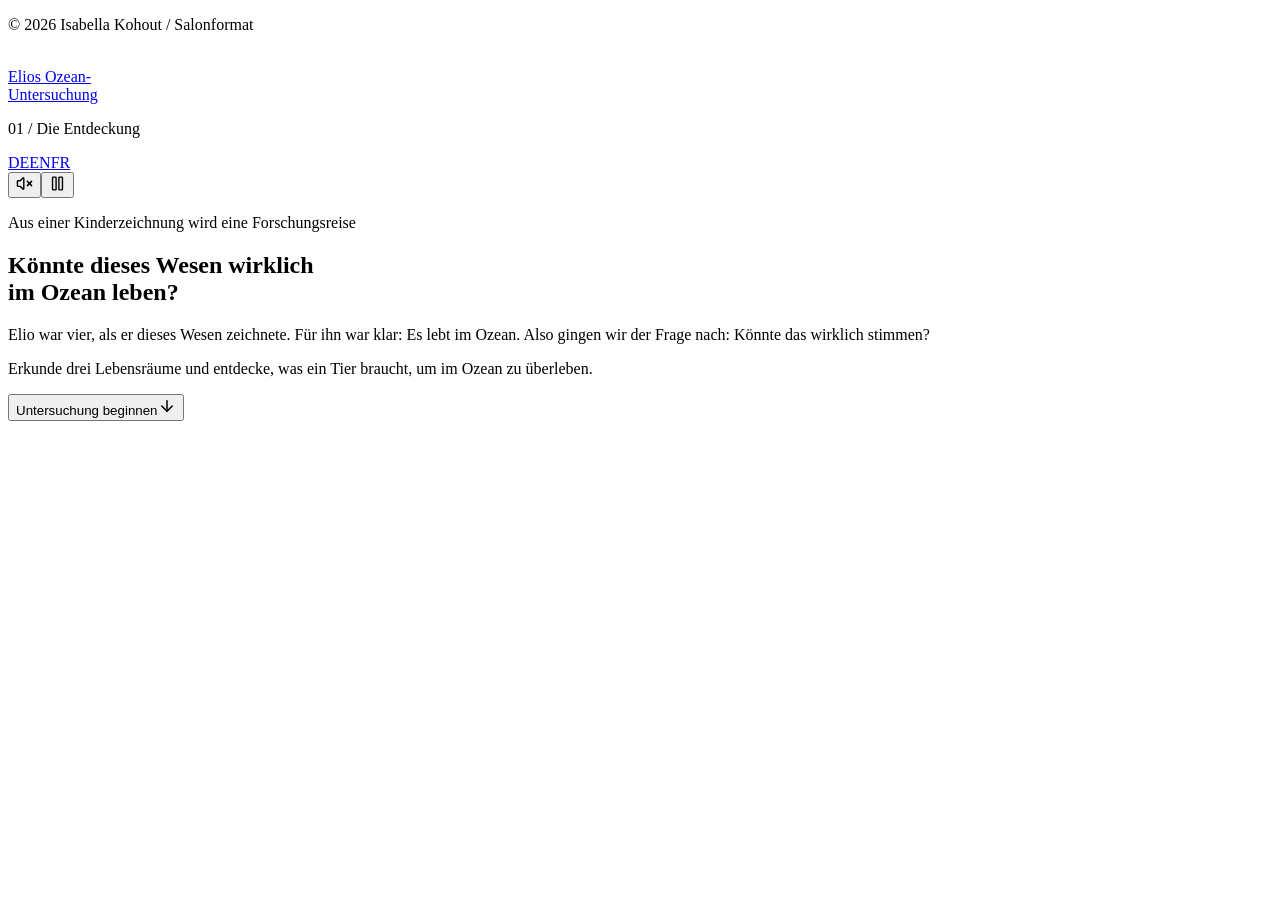
==== de/index.html @ 42db7219 "Add reasoned final conclusion" ====
<!DOCTYPE html><html lang="en"><head><meta charSet="utf-8"/><meta name="viewport" content="width=device-width, initial-scale=1"/><link rel="stylesheet" href="/elios-ocean-investigation/_next/static/css/index.C4k5topN.css" data-rsc-css-href="/elios-ocean-investigation/_next/static/css/index.C4k5topN.css" data-precedence="vite-rsc/importer-resources"/><link rel="modulepreload" fetchPriority="low" href="/elios-ocean-investigation/_next/static/chunks/index-DNbH2ppD.js"/><script src="/elios-ocean-investigation/_next/static/chunks/rolldown-runtime-C60lm6uB.js" type="module" async=""></script><script src="/elios-ocean-investigation/_next/static/chunks/framework-D_rUT4EX.js" type="module" async=""></script><link rel="modulepreload" href="/elios-ocean-investigation/_next/static/chunks/layout-segment-context-B5vVI4EV.js" crossorigin=""/><link rel="modulepreload" href="/elios-ocean-investigation/_next/static/chunks/page-CIblVnel.js" crossorigin=""/><link rel="modulepreload" href="/elios-ocean-investigation/_next/static/chunks/page-Drd3nKUj.js" crossorigin=""/><title>Could This Creature Live in the Ocean?</title><meta name="description" content="Elio was four when he drew this creature. He was certain it lived in the ocean. So we decided to investigate."/><script>Object.assign(((self[Symbol.for("vinext.navigationRuntime")]??={bootstrap:{routeManifest:null},functions:{}}).bootstrap.rsc??={rsc:[]}),{params:{},nav:{"pathname":"/de","searchParams":[]}})</script><link rel="modulepreload" href="/elios-ocean-investigation/_next/static/chunks/index-DNbH2ppD.js" />
<link rel="preload" href="/elios-ocean-investigation/_next/static/_vinext_fonts/josefin-sans-0353fac798a2/josefin-sans-24e312f2.woff2" as="font" type="font/woff2" crossorigin />
<link rel="preload" href="/elios-ocean-investigation/_next/static/_vinext_fonts/della-respira-7c8670de87cb/della-respira-858b4288.woff2" as="font" type="font/woff2" crossorigin />
<style data-vinext-fonts>/* vietnamese */
@font-face {
  font-family: 'Josefin Sans';
  font-style: normal;
  font-weight: 100 700;
  font-display: swap;
  src: url(/elios-ocean-investigation/_next/static/_vinext_fonts/josefin-sans-0353fac798a2/josefin-sans-590cd2c4.woff2) format('woff2');
  unicode-range: U+0102-0103, U+0110-0111, U+0128-0129, U+0168-0169, U+01A0-01A1, U+01AF-01B0, U+0300-0301, U+0303-0304, U+0308-0309, U+0323, U+0329, U+1EA0-1EF9, U+20AB;
}
/* latin-ext */
@font-face {
  font-family: 'Josefin Sans';
  font-style: normal;
  font-weight: 100 700;
  font-display: swap;
  src: url(/elios-ocean-investigation/_next/static/_vinext_fonts/josefin-sans-0353fac798a2/josefin-sans-88411d2f.woff2) format('woff2');
  unicode-range: U+0100-02BA, U+02BD-02C5, U+02C7-02CC, U+02CE-02D7, U+02DD-02FF, U+0304, U+0308, U+0329, U+1D00-1DBF, U+1E00-1E9F, U+1EF2-1EFF, U+2020, U+20A0-20AB, U+20AD-20C0, U+2113, U+2C60-2C7F, U+A720-A7FF;
}
/* latin */
@font-face {
  font-family: 'Josefin Sans';
  font-style: normal;
  font-weight: 100 700;
  font-display: swap;
  src: url(/elios-ocean-investigation/_next/static/_vinext_fonts/josefin-sans-0353fac798a2/josefin-sans-24e312f2.woff2) format('woff2');
  unicode-range: U+0000-00FF, U+0131, U+0152-0153, U+02BB-02BC, U+02C6, U+02DA, U+02DC, U+0304, U+0308, U+0329, U+2000-206F, U+20AC, U+2122, U+2191, U+2193, U+2212, U+2215, U+FEFF, U+FFFD;
}

@font-face {
  font-family: 'Josefin Sans Fallback';
  src: local("Arial");
  ascent-override: 73.32%;
  descent-override: 24.44%;
  line-gap-override: 0.00%;
  size-adjust: 102.29%;
}

.__font_josefin_sans_0m8793e { font-family: 'Josefin Sans', 'Josefin Sans Fallback'; font-style: normal; }

.__variable_josefin_sans_0m8793e { --font-josefin: 'Josefin Sans', 'Josefin Sans Fallback'; }

/* latin */
@font-face {
  font-family: 'Della Respira';
  font-style: normal;
  font-weight: 400;
  font-display: swap;
  src: url(/elios-ocean-investigation/_next/static/_vinext_fonts/della-respira-7c8670de87cb/della-respira-858b4288.woff2) format('woff2');
  unicode-range: U+0000-00FF, U+0131, U+0152-0153, U+02BB-02BC, U+02C6, U+02DA, U+02DC, U+0304, U+0308, U+0329, U+2000-206F, U+20AC, U+2122, U+2191, U+2193, U+2212, U+2215, U+FEFF, U+FFFD;
}

@font-face {
  font-family: 'Della Respira Fallback';
  src: local("Times New Roman");
  ascent-override: 99.13%;
  descent-override: 27.40%;
  line-gap-override: 0.00%;
  size-adjust: 108.17%;
}

.__font_della_respira_10ckjmp { font-family: 'Della Respira', 'Della Respira Fallback'; font-weight: 400; font-style: normal; }

.__variable_della_respira_10ckjmp { --font-della: 'Della Respira', 'Della Respira Fallback'; }
</style>
</head><body class="__variable_josefin_sans_0m8793e __variable_della_respira_10ckjmp antialiased"><main class="experience "><p class="copyright-mark">© 2026 Isabella Kohout / Salonformat</p><section class="ocean-stage" aria-labelledby="hero-title"><div class="collage-layer collage-surface" aria-hidden="true"></div><div class="ocean-image" aria-hidden="true" style="transform:scale(1.08) translate3d(0px, 0px, 0);filter:brightness(1) saturate(1)"></div><div class="water-light" aria-hidden="true" style="opacity:0.52"></div><div class="deep-haze" aria-hidden="true"></div><img class="fauna-layer" src="/elios-ocean-investigation/fauna-background.png" alt="" aria-hidden="true" style="transform:translate3d(0px,0px,0) scale(1.04)"/><img class="fish-layer " src="/elios-ocean-investigation/fish-midground.png" alt="" aria-hidden="true" style="transform:translate3d(0px,0px,0) scale(1)"/><img class="flora-layer" src="/elios-ocean-investigation/flora-foreground.png" alt="" aria-hidden="true" style="transform:translate3d(0px,0px,0) scale(1.07)"/><div class="particles" aria-hidden="true"><i style="left:11%;width:2px;height:2px;animation-delay:0s;animation-duration:9s"></i><i style="left:48%;width:3.4px;height:3.4px;animation-delay:-1.7s;animation-duration:10.55s"></i><i style="left:85%;width:4.8px;height:4.8px;animation-delay:-3.4s;animation-duration:12.1s"></i><i style="left:22%;width:6.199999999999999px;height:6.199999999999999px;animation-delay:-5.1s;animation-duration:13.65s"></i><i style="left:59%;width:7.6px;height:7.6px;animation-delay:-6.8s;animation-duration:15.2s"></i><i style="left:96%;width:2px;height:2px;animation-delay:-8.5s;animation-duration:16.75s"></i><i style="left:33%;width:3.4px;height:3.4px;animation-delay:-10.2s;animation-duration:18.3s"></i><i style="left:70%;width:4.8px;height:4.8px;animation-delay:-11.9s;animation-duration:9s"></i><i style="left:7%;width:6.199999999999999px;height:6.199999999999999px;animation-delay:-13.6s;animation-duration:10.55s"></i><i style="left:44%;width:7.6px;height:7.6px;animation-delay:-1.299999999999999s;animation-duration:12.1s"></i><i style="left:81%;width:2px;height:2px;animation-delay:-3s;animation-duration:13.65s"></i><i style="left:18%;width:3.4px;height:3.4px;animation-delay:-4.699999999999999s;animation-duration:15.2s"></i><i style="left:55%;width:4.8px;height:4.8px;animation-delay:-6.399999999999999s;animation-duration:16.75s"></i><i style="left:92%;width:6.199999999999999px;height:6.199999999999999px;animation-delay:-8.099999999999998s;animation-duration:18.3s"></i><i style="left:29%;width:7.6px;height:7.6px;animation-delay:-9.8s;animation-duration:9s"></i><i style="left:66%;width:2px;height:2px;animation-delay:-11.5s;animation-duration:10.55s"></i><i style="left:3%;width:3.4px;height:3.4px;animation-delay:-13.2s;animation-duration:12.1s"></i><i style="left:40%;width:4.8px;height:4.8px;animation-delay:-0.8999999999999986s;animation-duration:13.65s"></i><i style="left:77%;width:6.199999999999999px;height:6.199999999999999px;animation-delay:-2.599999999999998s;animation-duration:15.2s"></i><i style="left:14%;width:7.6px;height:7.6px;animation-delay:-4.299999999999997s;animation-duration:16.75s"></i><i style="left:51%;width:2px;height:2px;animation-delay:-6s;animation-duration:18.3s"></i><i style="left:88%;width:3.4px;height:3.4px;animation-delay:-7.699999999999996s;animation-duration:9s"></i><i style="left:25%;width:4.8px;height:4.8px;animation-delay:-9.399999999999999s;animation-duration:10.55s"></i><i style="left:62%;width:6.199999999999999px;height:6.199999999999999px;animation-delay:-11.100000000000001s;animation-duration:12.1s"></i><i style="left:99%;width:7.6px;height:7.6px;animation-delay:-12.799999999999997s;animation-duration:13.65s"></i><i style="left:36%;width:2px;height:2px;animation-delay:-0.5s;animation-duration:15.2s"></i><i style="left:73%;width:3.4px;height:3.4px;animation-delay:-2.1999999999999957s;animation-duration:16.75s"></i><i style="left:10%;width:4.8px;height:4.8px;animation-delay:-3.8999999999999986s;animation-duration:18.3s"></i><i style="left:47%;width:6.199999999999999px;height:6.199999999999999px;animation-delay:-5.600000000000001s;animation-duration:9s"></i><i style="left:84%;width:7.6px;height:7.6px;animation-delay:-7.299999999999997s;animation-duration:10.55s"></i><i style="left:21%;width:2px;height:2px;animation-delay:-9s;animation-duration:12.1s"></i><i style="left:58%;width:3.4px;height:3.4px;animation-delay:-10.699999999999996s;animation-duration:13.65s"></i><i style="left:95%;width:4.8px;height:4.8px;animation-delay:-12.399999999999999s;animation-duration:15.2s"></i><i style="left:32%;width:6.199999999999999px;height:6.199999999999999px;animation-delay:-0.10000000000000142s;animation-duration:16.75s"></i><i style="left:69%;width:7.6px;height:7.6px;animation-delay:-1.7999999999999972s;animation-duration:18.3s"></i><i style="left:6%;width:2px;height:2px;animation-delay:-3.5s;animation-duration:9s"></i><i style="left:43%;width:3.4px;height:3.4px;animation-delay:-5.199999999999996s;animation-duration:10.55s"></i><i style="left:80%;width:4.8px;height:4.8px;animation-delay:-6.899999999999999s;animation-duration:12.1s"></i><i style="left:17%;width:6.199999999999999px;height:6.199999999999999px;animation-delay:-8.599999999999994s;animation-duration:13.65s"></i><i style="left:54%;width:7.6px;height:7.6px;animation-delay:-10.299999999999997s;animation-duration:15.2s"></i><i style="left:91%;width:2px;height:2px;animation-delay:-12s;animation-duration:16.75s"></i><i style="left:28%;width:3.4px;height:3.4px;animation-delay:-13.700000000000003s;animation-duration:18.3s"></i><i style="left:65%;width:4.8px;height:4.8px;animation-delay:-1.3999999999999915s;animation-duration:9s"></i><i style="left:2%;width:6.199999999999999px;height:6.199999999999999px;animation-delay:-3.0999999999999943s;animation-duration:10.55s"></i><i style="left:39%;width:7.6px;height:7.6px;animation-delay:-4.799999999999997s;animation-duration:12.1s"></i><i style="left:76%;width:2px;height:2px;animation-delay:-6.5s;animation-duration:13.65s"></i></div><header class="site-header"><a class="wordmark" href="#beginning" aria-label="Elios Ozean-Untersuchung — Anfang"><span class="wordmark-dot"></span><span>Elios Ozean-<br/>Untersuchung</span></a><p class="chapter">01 / <!-- -->Die Entdeckung</p><div class="controls" aria-label="Steuerung"><nav class="language-switcher" aria-label="Language / Sprache / Langue"><a class="active" href="/elios-ocean-investigation/de" aria-current="page">DE</a><a class="" href="/elios-ocean-investigation/en">EN</a><a class="" href="/elios-ocean-investigation/fr">FR</a></nav><button type="button" aria-label="Klang einschalten"><svg xmlns="http://www.w3.org/2000/svg" width="17" height="17" viewBox="0 0 24 24" fill="none" stroke="currentColor" stroke-width="2" stroke-linecap="round" stroke-linejoin="round" class="lucide lucide-volume-x" aria-hidden="true"><path d="M11 4.702a.705.705 0 0 0-1.203-.498L6.413 7.587A1.4 1.4 0 0 1 5.416 8H3a1 1 0 0 0-1 1v6a1 1 0 0 0 1 1h2.416a1.4 1.4 0 0 1 .997.413l3.383 3.384A.705.705 0 0 0 11 19.298z"></path><line x1="22" x2="16" y1="9" y2="15"></line><line x1="16" x2="22" y1="9" y2="15"></line></svg></button><button type="button" aria-label="Animation pausieren"><svg xmlns="http://www.w3.org/2000/svg" width="17" height="17" viewBox="0 0 24 24" fill="none" stroke="currentColor" stroke-width="2" stroke-linecap="round" stroke-linejoin="round" class="lucide lucide-pause" aria-hidden="true"><rect x="14" y="3" width="5" height="18" rx="1"></rect><rect x="5" y="3" width="5" height="18" rx="1"></rect></svg></button></div></header><div id="beginning" class="hero-copy"><p class="eyebrow">Aus einer Kinderzeichnung wird eine Forschungsreise</p><h1 id="hero-title">Könnte dieses Wesen wirklich<br/>im Ozean leben?</h1><p class="lead">Elio war vier, als er dieses Wesen zeichnete. Für ihn war klar: Es lebt im Ozean. Also gingen wir der Frage nach: Könnte das wirklich stimmen?</p><p class="journey-orientation">Erkunde drei Lebensräume und entdecke, was ein Tier braucht, um im Ozean zu überleben.</p></div><button class="descend" type="button"><span>Untersuchung beginnen</span><svg xmlns="http://www.w3.org/2000/svg" width="18" height="18" viewBox="0 0 24 24" fill="none" stroke="currentColor" stroke-width="2" stroke-linecap="round" stroke-linejoin="round" class="lucide lucide-arrow-down" aria-hidden="true"><path d="M12 5v14"></path><path d="m19 12-7 7-7-7"></path></svg></button></section><div class="creature-guide   " style="left:50%;top:49%;transform:translate(-50%,-50%) scale(1) rotate(0deg)"><div class="creature-glow" style="opacity:0.35" aria-hidden="true"></div><img class="creature" src="/elios-ocean-investigation/elios-wesen.png" alt="Elio’s orange-and-blue drawing of an imaginary creature" draggable="false"/><div class="creature-signals" aria-hidden="true"><i></i><i></i><i></i></div></div></main><script type="module" src="/elios-ocean-investigation/_next/static/chunks/index-DNbH2ppD.js" id="_R_" async=""></script><script>((self[Symbol.for("vinext.navigationRuntime")]??={bootstrap:{routeManifest:null},functions:{}}).bootstrap.rsc??={rsc:[]}).rsc.push("2:I[\"8c0f216c4604\",[],\"Children\",1]\n")</script><script>((self[Symbol.for("vinext.navigationRuntime")]??={bootstrap:{routeManifest:null},functions:{}}).bootstrap.rsc??={rsc:[]}).rsc.push("3:I[\"593f344dc510\",[],\"GlobalErrorBoundary\",1]\n")</script><script>((self[Symbol.for("vinext.navigationRuntime")]??={bootstrap:{routeManifest:null},functions:{}}).bootstrap.rsc??={rsc:[]}).rsc.push("4:I[\"0b874ad30386\",[],\"default\",1]\n")</script><script>((self[Symbol.for("vinext.navigationRuntime")]??={bootstrap:{routeManifest:null},functions:{}}).bootstrap.rsc??={rsc:[]}).rsc.push("5:I[\"593f344dc510\",[],\"ErrorBoundary\",1]\n")</script><script>((self[Symbol.for("vinext.navigationRuntime")]??={bootstrap:{routeManifest:null},functions:{}}).bootstrap.rsc??={rsc:[]}).rsc.push("6:I[\"15c18cfaeeff\",[],\"LayoutSegmentProvider\",1]\n")</script><script>((self[Symbol.for("vinext.navigationRuntime")]??={bootstrap:{routeManifest:null},functions:{}}).bootstrap.rsc??={rsc:[]}).rsc.push("7:I[\"8c0f216c4604\",[],\"Slot\",1]\n")</script><script>((self[Symbol.for("vinext.navigationRuntime")]??={bootstrap:{routeManifest:null},functions:{}}).bootstrap.rsc??={rsc:[]}).rsc.push("8:I[\"593f344dc510\",[],\"NotFoundBoundary\",1]\n")</script><script>((self[Symbol.for("vinext.navigationRuntime")]??={bootstrap:{routeManifest:null},functions:{}}).bootstrap.rsc??={rsc:[]}).rsc.push("9:I[\"9276801271d6\",[],\"AppRouterScrollTarget\",1]\n")</script><script>((self[Symbol.for("vinext.navigationRuntime")]??={bootstrap:{routeManifest:null},functions:{}}).bootstrap.rsc??={rsc:[]}).rsc.push("a:I[\"593f344dc510\",[],\"RedirectBoundary\",1]\n")</script><script>((self[Symbol.for("vinext.navigationRuntime")]??={bootstrap:{routeManifest:null},functions:{}}).bootstrap.rsc??={rsc:[]}).rsc.push(":HL[\"/elios-ocean-investigation/_next/static/css/index.C4k5topN.css\",\"style\"     ]\n")</script><script>((self[Symbol.for("vinext.navigationRuntime")]??={bootstrap:{routeManifest:null},functions:{}}).bootstrap.rsc??={rsc:[]}).rsc.push("0:{\"page:/de\":\"$L1\",\"layout:/\":[[[\"$\",\"link\",\"css:/_next/static/css/index.C4k5topN.css\",{\"rel\":\"stylesheet\",\"precedence\":\"vite-rsc/importer-resources\",\"href\":\"/elios-ocean-investigation/_next/static/css/index.C4k5topN.css\",\"data-rsc-css-href\":\"/elios-ocean-investigation/_next/static/css/index.C4k5topN.css\"}],\"$undefined\"],[\"$\",\"html\",null,{\"lang\":\"en\",\"children\":[\"$\",\"body\",null,{\"className\":\"__variable_josefin_sans_0m8793e __variable_della_respira_10ckjmp antialiased\",\"children\":[\"$\",\"$L2\",null,{}]}]}]],\"route:/de\":[[[\"$\",\"meta\",null,{\"charSet\":\"utf-8\"}],[[\"$\",\"title\",\"0\",{\"children\":\"Could This Creature Live in the Ocean?\"}],[\"$\",\"meta\",\"1\",{\"name\":\"description\",\"content\":\"Elio was four when he drew this creature. He was certain it lived in the ocean. So we decided to investigate.\"}]],[[\"$\",\"meta\",\"0\",{\"name\":\"viewport\",\"content\":\"width=device-width, initial-scale=1\"}]]],[\"$\",\"$L3\",null,{\"fallback\":\"$4\",\"children\":[\"$\",\"$L5\",null,{\"fallback\":\"$4\",\"children\":[\"$\",\"$L6\",null,{\"providerId\":\"layout:/\",\"segmentMap\":{\"children\":[\"de\"]},\"children\":[\"$\",\"$L7\",null,{\"id\":\"layout:/\",\"parallelSlots\":\"$undefined\",\"children\":[\"$\",\"$L8\",null,{\"resetKey\":\"de\",\"fallback\":[[\"$\",\"title\",null,{\"children\":\"404: This page could not be found.\"}],[\"$\",\"div\",null,{\"style\":{\"fontFamily\":\"system-ui,\\\"Segoe UI\\\",Roboto,Helvetica,Arial,sans-serif,\\\"Apple Color Emoji\\\",\\\"Segoe UI Emoji\\\"\",\"height\":\"100vh\",\"textAlign\":\"center\",\"display\":\"flex\",\"flexDirection\":\"column\",\"alignItems\":\"center\",\"justifyContent\":\"center\"},\"children\":[\"$\",\"div\",null,{\"children\":[[\"$\",\"style\",null,{\"dangerouslySetInnerHTML\":{\"__html\":\"body{color:#000;background:#fff;margin:0}.next-error-h1{border-right:1px solid rgba(0,0,0,.3)}@media (prefers-color-scheme:dark){body{color:#fff;background:#000}.next-error-h1{border-right:1px solid rgba(255,255,255,.3)}}\"}}],[\"$\",\"h1\",null,{\"className\":\"next-error-h1\",\"style\":{\"display\":\"inline-block\",\"margin\":\"0 20px 0 0\",\"padding\":\"0 23px 0 0\",\"fontSize\":24,\"fontWeight\":500,\"verticalAlign\":\"top\",\"lineHeight\":\"49px\"},\"children\":404}],[\"$\",\"div\",null,{\"style\":{\"display\":\"inline-block\"},\"children\":[\"$\",\"h2\",null,{\"style\":{\"fontSize\":14,\"fontWeight\":400,\"lineHeight\":\"49px\",\"margin\":0},\"children\":\"This page could not be found.\"}]}]]}]}]],\"children\":[\"$\",\"$L9\",null,{\"children\":[\"$\",\"$La\",null,{\"children\":[[\"$\",\"$L6\",null,{\"providerId\":\"page:/de\",\"segmentMap\":{\"children\":[\"__PAGE__\"]},\"children\":[\"$\",\"$L7\",null,{\"id\":\"page:/de\"}]}],null]}]}]}]}]}]}]}],null,null],\"__route\":\"route:/de\",\"__interceptionContext\":null,\"__layoutIds\":[\"layout:/\"],\"__rootLayout\":\"/\",\"__bfcacheSegmentIdentities\":{\"layout:/\":\"[\\\"layout\\\",\\\"layout:/\\\",\\\"root-boundary:/\\\",\\\"\\\"]\",\"page:/de\":\"[\\\"page\\\",\\\"page:/de\\\",\\\"root-boundary:/\\\",\\\"[\\\\\\\"de\\\\\\\"]\\\"]\"},\"__srcPage\":[\"de\",\"page\"],\"__layoutFlags\":{\"layout:/\":\"s\"},\"__artifactCompatibility\":{\"schemaVersion\":1,\"graphVersion\":\"app-route-graph:91799980bfa0692c\",\"deploymentVersion\":\"3a89ea40-049e-4416-bb36-db26fe42992a\",\"appElementsSchemaVersion\":1,\"rscPayloadSchemaVersion\":1,\"rootBoundaryId\":\"/\",\"renderEpoch\":null},\"__dynamicStaleTime\":0}\n")</script><script>((self[Symbol.for("vinext.navigationRuntime")]??={bootstrap:{routeManifest:null},functions:{}}).bootstrap.rsc??={rsc:[]}).rsc.push("b:I[\"c380fe236ba7\",[],\"default\",1]\n")</script><script>((self[Symbol.for("vinext.navigationRuntime")]??={bootstrap:{routeManifest:null},functions:{}}).bootstrap.rsc??={rsc:[]}).rsc.push("1:[\"$\",\"$Lb\",null,{\"params\":\"$@c\",\"searchParams\":\"$@d\"}]\n")</script><script>((self[Symbol.for("vinext.navigationRuntime")]??={bootstrap:{routeManifest:null},functions:{}}).bootstrap.rsc??={rsc:[]}).rsc.push("c:{}\n")</script><script>((self[Symbol.for("vinext.navigationRuntime")]??={bootstrap:{routeManifest:null},functions:{}}).bootstrap.rsc??={rsc:[]}).rsc.push("d:{}\n")</script><script>Object.assign(((self[Symbol.for("vinext.navigationRuntime")]??={bootstrap:{routeManifest:null},functions:{}}).bootstrap.rsc??={rsc:[]}),{"initialCacheKind":"dynamic","dynamicStaleTimeSeconds":0});((self[Symbol.for("vinext.navigationRuntime")]??={bootstrap:{routeManifest:null},functions:{}}).bootstrap.rsc??={rsc:[]}).done=true</script></body></html>
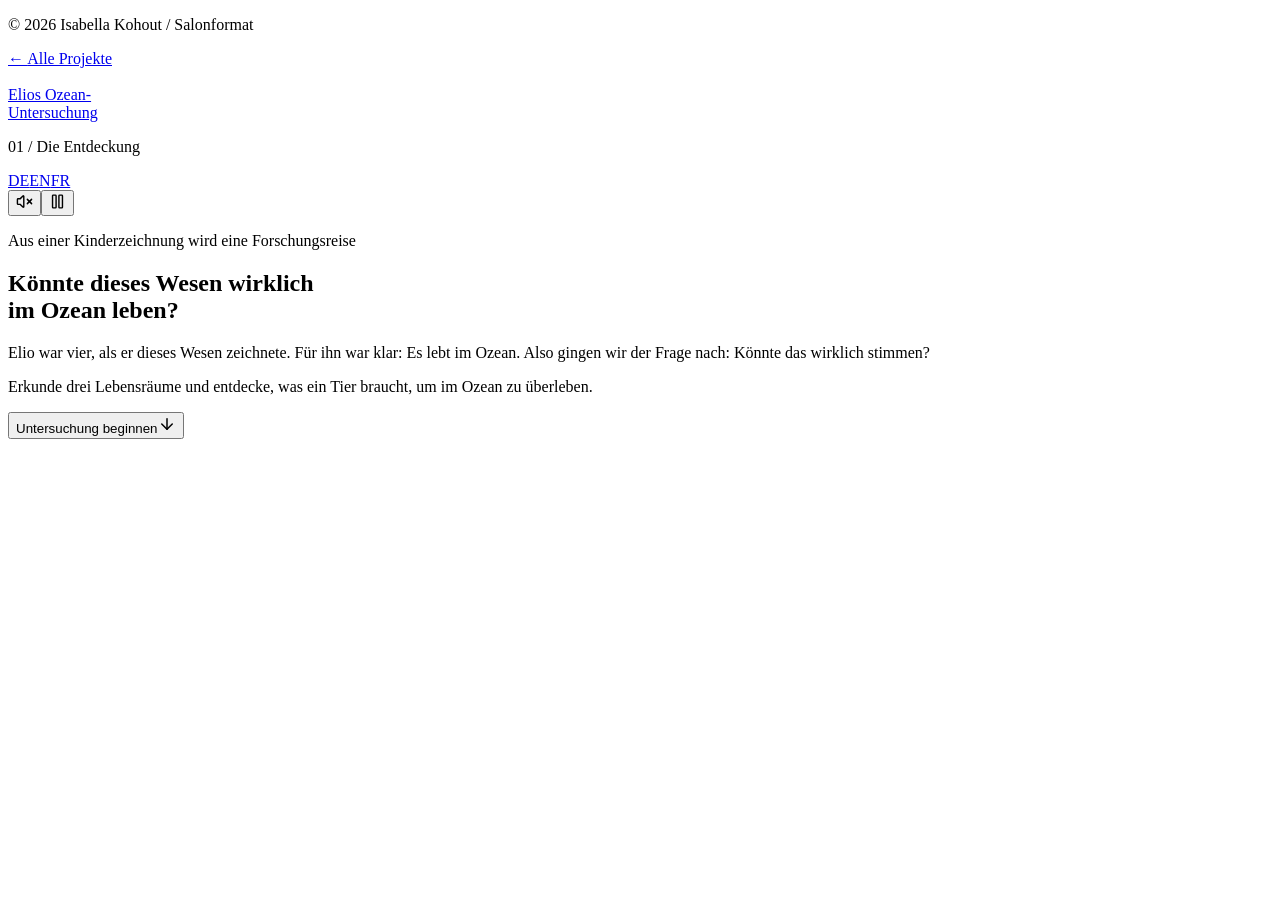
==== commit a2d53492: "Add persistent portfolio navigation" ====
--- a/de/index.html
+++ b/de/index.html
@@ -1,4 +1,4 @@
-<!DOCTYPE html><html lang="en"><head><meta charSet="utf-8"/><meta name="viewport" content="width=device-width, initial-scale=1"/><link rel="stylesheet" href="/elios-ocean-investigation/_next/static/css/index.C4k5topN.css" data-rsc-css-href="/elios-ocean-investigation/_next/static/css/index.C4k5topN.css" data-precedence="vite-rsc/importer-resources"/><link rel="modulepreload" fetchPriority="low" href="/elios-ocean-investigation/_next/static/chunks/index-DNbH2ppD.js"/><script src="/elios-ocean-investigation/_next/static/chunks/rolldown-runtime-C60lm6uB.js" type="module" async=""></script><script src="/elios-ocean-investigation/_next/static/chunks/framework-D_rUT4EX.js" type="module" async=""></script><link rel="modulepreload" href="/elios-ocean-investigation/_next/static/chunks/layout-segment-context-B5vVI4EV.js" crossorigin=""/><link rel="modulepreload" href="/elios-ocean-investigation/_next/static/chunks/page-CIblVnel.js" crossorigin=""/><link rel="modulepreload" href="/elios-ocean-investigation/_next/static/chunks/page-Drd3nKUj.js" crossorigin=""/><title>Could This Creature Live in the Ocean?</title><meta name="description" content="Elio was four when he drew this creature. He was certain it lived in the ocean. So we decided to investigate."/><script>Object.assign(((self[Symbol.for("vinext.navigationRuntime")]??={bootstrap:{routeManifest:null},functions:{}}).bootstrap.rsc??={rsc:[]}),{params:{},nav:{"pathname":"/de","searchParams":[]}})</script><link rel="modulepreload" href="/elios-ocean-investigation/_next/static/chunks/index-DNbH2ppD.js" />
+<!DOCTYPE html><html lang="en"><head><meta charSet="utf-8"/><meta name="viewport" content="width=device-width, initial-scale=1"/><link rel="stylesheet" href="/elios-ocean-investigation/_next/static/css/index.og6SyIz_.css" data-rsc-css-href="/elios-ocean-investigation/_next/static/css/index.og6SyIz_.css" data-precedence="vite-rsc/importer-resources"/><link rel="modulepreload" fetchPriority="low" href="/elios-ocean-investigation/_next/static/chunks/index-_ynfSBqu.js"/><script src="/elios-ocean-investigation/_next/static/chunks/rolldown-runtime-C60lm6uB.js" type="module" async=""></script><script src="/elios-ocean-investigation/_next/static/chunks/framework-D_rUT4EX.js" type="module" async=""></script><link rel="modulepreload" href="/elios-ocean-investigation/_next/static/chunks/layout-segment-context-woOp5SZm.js" crossorigin=""/><link rel="modulepreload" href="/elios-ocean-investigation/_next/static/chunks/page-qj13PgGj.js" crossorigin=""/><link rel="modulepreload" href="/elios-ocean-investigation/_next/static/chunks/page-C5oMoBGK.js" crossorigin=""/><title>Could This Creature Live in the Ocean?</title><meta name="description" content="Elio was four when he drew this creature. He was certain it lived in the ocean. So we decided to investigate."/><script>Object.assign(((self[Symbol.for("vinext.navigationRuntime")]??={bootstrap:{routeManifest:null},functions:{}}).bootstrap.rsc??={rsc:[]}),{params:{},nav:{"pathname":"/de","searchParams":[]}})</script><link rel="modulepreload" href="/elios-ocean-investigation/_next/static/chunks/index-_ynfSBqu.js" />
 <link rel="preload" href="/elios-ocean-investigation/_next/static/_vinext_fonts/josefin-sans-0353fac798a2/josefin-sans-24e312f2.woff2" as="font" type="font/woff2" crossorigin />
 <link rel="preload" href="/elios-ocean-investigation/_next/static/_vinext_fonts/della-respira-7c8670de87cb/della-respira-858b4288.woff2" as="font" type="font/woff2" crossorigin />
 <style data-vinext-fonts>/* vietnamese */
@@ -65,4 +65,4 @@
 
 .__variable_della_respira_10ckjmp { --font-della: 'Della Respira', 'Della Respira Fallback'; }
 </style>
-</head><body class="__variable_josefin_sans_0m8793e __variable_della_respira_10ckjmp antialiased"><main class="experience "><p class="copyright-mark">© 2026 Isabella Kohout / Salonformat</p><section class="ocean-stage" aria-labelledby="hero-title"><div class="collage-layer collage-surface" aria-hidden="true"></div><div class="ocean-image" aria-hidden="true" style="transform:scale(1.08) translate3d(0px, 0px, 0);filter:brightness(1) saturate(1)"></div><div class="water-light" aria-hidden="true" style="opacity:0.52"></div><div class="deep-haze" aria-hidden="true"></div><img class="fauna-layer" src="/elios-ocean-investigation/fauna-background.png" alt="" aria-hidden="true" style="transform:translate3d(0px,0px,0) scale(1.04)"/><img class="fish-layer " src="/elios-ocean-investigation/fish-midground.png" alt="" aria-hidden="true" style="transform:translate3d(0px,0px,0) scale(1)"/><img class="flora-layer" src="/elios-ocean-investigation/flora-foreground.png" alt="" aria-hidden="true" style="transform:translate3d(0px,0px,0) scale(1.07)"/><div class="particles" aria-hidden="true"><i style="left:11%;width:2px;height:2px;animation-delay:0s;animation-duration:9s"></i><i style="left:48%;width:3.4px;height:3.4px;animation-delay:-1.7s;animation-duration:10.55s"></i><i style="left:85%;width:4.8px;height:4.8px;animation-delay:-3.4s;animation-duration:12.1s"></i><i style="left:22%;width:6.199999999999999px;height:6.199999999999999px;animation-delay:-5.1s;animation-duration:13.65s"></i><i style="left:59%;width:7.6px;height:7.6px;animation-delay:-6.8s;animation-duration:15.2s"></i><i style="left:96%;width:2px;height:2px;animation-delay:-8.5s;animation-duration:16.75s"></i><i style="left:33%;width:3.4px;height:3.4px;animation-delay:-10.2s;animation-duration:18.3s"></i><i style="left:70%;width:4.8px;height:4.8px;animation-delay:-11.9s;animation-duration:9s"></i><i style="left:7%;width:6.199999999999999px;height:6.199999999999999px;animation-delay:-13.6s;animation-duration:10.55s"></i><i style="left:44%;width:7.6px;height:7.6px;animation-delay:-1.299999999999999s;animation-duration:12.1s"></i><i style="left:81%;width:2px;height:2px;animation-delay:-3s;animation-duration:13.65s"></i><i style="left:18%;width:3.4px;height:3.4px;animation-delay:-4.699999999999999s;animation-duration:15.2s"></i><i style="left:55%;width:4.8px;height:4.8px;animation-delay:-6.399999999999999s;animation-duration:16.75s"></i><i style="left:92%;width:6.199999999999999px;height:6.199999999999999px;animation-delay:-8.099999999999998s;animation-duration:18.3s"></i><i style="left:29%;width:7.6px;height:7.6px;animation-delay:-9.8s;animation-duration:9s"></i><i style="left:66%;width:2px;height:2px;animation-delay:-11.5s;animation-duration:10.55s"></i><i style="left:3%;width:3.4px;height:3.4px;animation-delay:-13.2s;animation-duration:12.1s"></i><i style="left:40%;width:4.8px;height:4.8px;animation-delay:-0.8999999999999986s;animation-duration:13.65s"></i><i style="left:77%;width:6.199999999999999px;height:6.199999999999999px;animation-delay:-2.599999999999998s;animation-duration:15.2s"></i><i style="left:14%;width:7.6px;height:7.6px;animation-delay:-4.299999999999997s;animation-duration:16.75s"></i><i style="left:51%;width:2px;height:2px;animation-delay:-6s;animation-duration:18.3s"></i><i style="left:88%;width:3.4px;height:3.4px;animation-delay:-7.699999999999996s;animation-duration:9s"></i><i style="left:25%;width:4.8px;height:4.8px;animation-delay:-9.399999999999999s;animation-duration:10.55s"></i><i style="left:62%;width:6.199999999999999px;height:6.199999999999999px;animation-delay:-11.100000000000001s;animation-duration:12.1s"></i><i style="left:99%;width:7.6px;height:7.6px;animation-delay:-12.799999999999997s;animation-duration:13.65s"></i><i style="left:36%;width:2px;height:2px;animation-delay:-0.5s;animation-duration:15.2s"></i><i style="left:73%;width:3.4px;height:3.4px;animation-delay:-2.1999999999999957s;animation-duration:16.75s"></i><i style="left:10%;width:4.8px;height:4.8px;animation-delay:-3.8999999999999986s;animation-duration:18.3s"></i><i style="left:47%;width:6.199999999999999px;height:6.199999999999999px;animation-delay:-5.600000000000001s;animation-duration:9s"></i><i style="left:84%;width:7.6px;height:7.6px;animation-delay:-7.299999999999997s;animation-duration:10.55s"></i><i style="left:21%;width:2px;height:2px;animation-delay:-9s;animation-duration:12.1s"></i><i style="left:58%;width:3.4px;height:3.4px;animation-delay:-10.699999999999996s;animation-duration:13.65s"></i><i style="left:95%;width:4.8px;height:4.8px;animation-delay:-12.399999999999999s;animation-duration:15.2s"></i><i style="left:32%;width:6.199999999999999px;height:6.199999999999999px;animation-delay:-0.10000000000000142s;animation-duration:16.75s"></i><i style="left:69%;width:7.6px;height:7.6px;animation-delay:-1.7999999999999972s;animation-duration:18.3s"></i><i style="left:6%;width:2px;height:2px;animation-delay:-3.5s;animation-duration:9s"></i><i style="left:43%;width:3.4px;height:3.4px;animation-delay:-5.199999999999996s;animation-duration:10.55s"></i><i style="left:80%;width:4.8px;height:4.8px;animation-delay:-6.899999999999999s;animation-duration:12.1s"></i><i style="left:17%;width:6.199999999999999px;height:6.199999999999999px;animation-delay:-8.599999999999994s;animation-duration:13.65s"></i><i style="left:54%;width:7.6px;height:7.6px;animation-delay:-10.299999999999997s;animation-duration:15.2s"></i><i style="left:91%;width:2px;height:2px;animation-delay:-12s;animation-duration:16.75s"></i><i style="left:28%;width:3.4px;height:3.4px;animation-delay:-13.700000000000003s;animation-duration:18.3s"></i><i style="left:65%;width:4.8px;height:4.8px;animation-delay:-1.3999999999999915s;animation-duration:9s"></i><i style="left:2%;width:6.199999999999999px;height:6.199999999999999px;animation-delay:-3.0999999999999943s;animation-duration:10.55s"></i><i style="left:39%;width:7.6px;height:7.6px;animation-delay:-4.799999999999997s;animation-duration:12.1s"></i><i style="left:76%;width:2px;height:2px;animation-delay:-6.5s;animation-duration:13.65s"></i></div><header class="site-header"><a class="wordmark" href="#beginning" aria-label="Elios Ozean-Untersuchung — Anfang"><span class="wordmark-dot"></span><span>Elios Ozean-<br/>Untersuchung</span></a><p class="chapter">01 / <!-- -->Die Entdeckung</p><div class="controls" aria-label="Steuerung"><nav class="language-switcher" aria-label="Language / Sprache / Langue"><a class="active" href="/elios-ocean-investigation/de" aria-current="page">DE</a><a class="" href="/elios-ocean-investigation/en">EN</a><a class="" href="/elios-ocean-investigation/fr">FR</a></nav><button type="button" aria-label="Klang einschalten"><svg xmlns="http://www.w3.org/2000/svg" width="17" height="17" viewBox="0 0 24 24" fill="none" stroke="currentColor" stroke-width="2" stroke-linecap="round" stroke-linejoin="round" class="lucide lucide-volume-x" aria-hidden="true"><path d="M11 4.702a.705.705 0 0 0-1.203-.498L6.413 7.587A1.4 1.4 0 0 1 5.416 8H3a1 1 0 0 0-1 1v6a1 1 0 0 0 1 1h2.416a1.4 1.4 0 0 1 .997.413l3.383 3.384A.705.705 0 0 0 11 19.298z"></path><line x1="22" x2="16" y1="9" y2="15"></line><line x1="16" x2="22" y1="9" y2="15"></line></svg></button><button type="button" aria-label="Animation pausieren"><svg xmlns="http://www.w3.org/2000/svg" width="17" height="17" viewBox="0 0 24 24" fill="none" stroke="currentColor" stroke-width="2" stroke-linecap="round" stroke-linejoin="round" class="lucide lucide-pause" aria-hidden="true"><rect x="14" y="3" width="5" height="18" rx="1"></rect><rect x="5" y="3" width="5" height="18" rx="1"></rect></svg></button></div></header><div id="beginning" class="hero-copy"><p class="eyebrow">Aus einer Kinderzeichnung wird eine Forschungsreise</p><h1 id="hero-title">Könnte dieses Wesen wirklich<br/>im Ozean leben?</h1><p class="lead">Elio war vier, als er dieses Wesen zeichnete. Für ihn war klar: Es lebt im Ozean. Also gingen wir der Frage nach: Könnte das wirklich stimmen?</p><p class="journey-orientation">Erkunde drei Lebensräume und entdecke, was ein Tier braucht, um im Ozean zu überleben.</p></div><button class="descend" type="button"><span>Untersuchung beginnen</span><svg xmlns="http://www.w3.org/2000/svg" width="18" height="18" viewBox="0 0 24 24" fill="none" stroke="currentColor" stroke-width="2" stroke-linecap="round" stroke-linejoin="round" class="lucide lucide-arrow-down" aria-hidden="true"><path d="M12 5v14"></path><path d="m19 12-7 7-7-7"></path></svg></button></section><div class="creature-guide   " style="left:50%;top:49%;transform:translate(-50%,-50%) scale(1) rotate(0deg)"><div class="creature-glow" style="opacity:0.35" aria-hidden="true"></div><img class="creature" src="/elios-ocean-investigation/elios-wesen.png" alt="Elio’s orange-and-blue drawing of an imaginary creature" draggable="false"/><div class="creature-signals" aria-hidden="true"><i></i><i></i><i></i></div></div></main><script type="module" src="/elios-ocean-investigation/_next/static/chunks/index-DNbH2ppD.js" id="_R_" async=""></script><script>((self[Symbol.for("vinext.navigationRuntime")]??={bootstrap:{routeManifest:null},functions:{}}).bootstrap.rsc??={rsc:[]}).rsc.push("2:I[\"8c0f216c4604\",[],\"Children\",1]\n")</script><script>((self[Symbol.for("vinext.navigationRuntime")]??={bootstrap:{routeManifest:null},functions:{}}).bootstrap.rsc??={rsc:[]}).rsc.push("3:I[\"593f344dc510\",[],\"GlobalErrorBoundary\",1]\n")</script><script>((self[Symbol.for("vinext.navigationRuntime")]??={bootstrap:{routeManifest:null},functions:{}}).bootstrap.rsc??={rsc:[]}).rsc.push("4:I[\"0b874ad30386\",[],\"default\",1]\n")</script><script>((self[Symbol.for("vinext.navigationRuntime")]??={bootstrap:{routeManifest:null},functions:{}}).bootstrap.rsc??={rsc:[]}).rsc.push("5:I[\"593f344dc510\",[],\"ErrorBoundary\",1]\n")</script><script>((self[Symbol.for("vinext.navigationRuntime")]??={bootstrap:{routeManifest:null},functions:{}}).bootstrap.rsc??={rsc:[]}).rsc.push("6:I[\"15c18cfaeeff\",[],\"LayoutSegmentProvider\",1]\n")</script><script>((self[Symbol.for("vinext.navigationRuntime")]??={bootstrap:{routeManifest:null},functions:{}}).bootstrap.rsc??={rsc:[]}).rsc.push("7:I[\"8c0f216c4604\",[],\"Slot\",1]\n")</script><script>((self[Symbol.for("vinext.navigationRuntime")]??={bootstrap:{routeManifest:null},functions:{}}).bootstrap.rsc??={rsc:[]}).rsc.push("8:I[\"593f344dc510\",[],\"NotFoundBoundary\",1]\n")</script><script>((self[Symbol.for("vinext.navigationRuntime")]??={bootstrap:{routeManifest:null},functions:{}}).bootstrap.rsc??={rsc:[]}).rsc.push("9:I[\"9276801271d6\",[],\"AppRouterScrollTarget\",1]\n")</script><script>((self[Symbol.for("vinext.navigationRuntime")]??={bootstrap:{routeManifest:null},functions:{}}).bootstrap.rsc??={rsc:[]}).rsc.push("a:I[\"593f344dc510\",[],\"RedirectBoundary\",1]\n")</script><script>((self[Symbol.for("vinext.navigationRuntime")]??={bootstrap:{routeManifest:null},functions:{}}).bootstrap.rsc??={rsc:[]}).rsc.push(":HL[\"/elios-ocean-investigation/_next/static/css/index.C4k5topN.css\",\"style\"     ]\n")</script><script>((self[Symbol.for("vinext.navigationRuntime")]??={bootstrap:{routeManifest:null},functions:{}}).bootstrap.rsc??={rsc:[]}).rsc.push("0:{\"page:/de\":\"$L1\",\"layout:/\":[[[\"$\",\"link\",\"css:/_next/static/css/index.C4k5topN.css\",{\"rel\":\"stylesheet\",\"precedence\":\"vite-rsc/importer-resources\",\"href\":\"/elios-ocean-investigation/_next/static/css/index.C4k5topN.css\",\"data-rsc-css-href\":\"/elios-ocean-investigation/_next/static/css/index.C4k5topN.css\"}],\"$undefined\"],[\"$\",\"html\",null,{\"lang\":\"en\",\"children\":[\"$\",\"body\",null,{\"className\":\"__variable_josefin_sans_0m8793e __variable_della_respira_10ckjmp antialiased\",\"children\":[\"$\",\"$L2\",null,{}]}]}]],\"route:/de\":[[[\"$\",\"meta\",null,{\"charSet\":\"utf-8\"}],[[\"$\",\"title\",\"0\",{\"children\":\"Could This Creature Live in the Ocean?\"}],[\"$\",\"meta\",\"1\",{\"name\":\"description\",\"content\":\"Elio was four when he drew this creature. He was certain it lived in the ocean. So we decided to investigate.\"}]],[[\"$\",\"meta\",\"0\",{\"name\":\"viewport\",\"content\":\"width=device-width, initial-scale=1\"}]]],[\"$\",\"$L3\",null,{\"fallback\":\"$4\",\"children\":[\"$\",\"$L5\",null,{\"fallback\":\"$4\",\"children\":[\"$\",\"$L6\",null,{\"providerId\":\"layout:/\",\"segmentMap\":{\"children\":[\"de\"]},\"children\":[\"$\",\"$L7\",null,{\"id\":\"layout:/\",\"parallelSlots\":\"$undefined\",\"children\":[\"$\",\"$L8\",null,{\"resetKey\":\"de\",\"fallback\":[[\"$\",\"title\",null,{\"children\":\"404: This page could not be found.\"}],[\"$\",\"div\",null,{\"style\":{\"fontFamily\":\"system-ui,\\\"Segoe UI\\\",Roboto,Helvetica,Arial,sans-serif,\\\"Apple Color Emoji\\\",\\\"Segoe UI Emoji\\\"\",\"height\":\"100vh\",\"textAlign\":\"center\",\"display\":\"flex\",\"flexDirection\":\"column\",\"alignItems\":\"center\",\"justifyContent\":\"center\"},\"children\":[\"$\",\"div\",null,{\"children\":[[\"$\",\"style\",null,{\"dangerouslySetInnerHTML\":{\"__html\":\"body{color:#000;background:#fff;margin:0}.next-error-h1{border-right:1px solid rgba(0,0,0,.3)}@media (prefers-color-scheme:dark){body{color:#fff;background:#000}.next-error-h1{border-right:1px solid rgba(255,255,255,.3)}}\"}}],[\"$\",\"h1\",null,{\"className\":\"next-error-h1\",\"style\":{\"display\":\"inline-block\",\"margin\":\"0 20px 0 0\",\"padding\":\"0 23px 0 0\",\"fontSize\":24,\"fontWeight\":500,\"verticalAlign\":\"top\",\"lineHeight\":\"49px\"},\"children\":404}],[\"$\",\"div\",null,{\"style\":{\"display\":\"inline-block\"},\"children\":[\"$\",\"h2\",null,{\"style\":{\"fontSize\":14,\"fontWeight\":400,\"lineHeight\":\"49px\",\"margin\":0},\"children\":\"This page could not be found.\"}]}]]}]}]],\"children\":[\"$\",\"$L9\",null,{\"children\":[\"$\",\"$La\",null,{\"children\":[[\"$\",\"$L6\",null,{\"providerId\":\"page:/de\",\"segmentMap\":{\"children\":[\"__PAGE__\"]},\"children\":[\"$\",\"$L7\",null,{\"id\":\"page:/de\"}]}],null]}]}]}]}]}]}]}],null,null],\"__route\":\"route:/de\",\"__interceptionContext\":null,\"__layoutIds\":[\"layout:/\"],\"__rootLayout\":\"/\",\"__bfcacheSegmentIdentities\":{\"layout:/\":\"[\\\"layout\\\",\\\"layout:/\\\",\\\"root-boundary:/\\\",\\\"\\\"]\",\"page:/de\":\"[\\\"page\\\",\\\"page:/de\\\",\\\"root-boundary:/\\\",\\\"[\\\\\\\"de\\\\\\\"]\\\"]\"},\"__srcPage\":[\"de\",\"page\"],\"__layoutFlags\":{\"layout:/\":\"s\"},\"__artifactCompatibility\":{\"schemaVersion\":1,\"graphVersion\":\"app-route-graph:91799980bfa0692c\",\"deploymentVersion\":\"3a89ea40-049e-4416-bb36-db26fe42992a\",\"appElementsSchemaVersion\":1,\"rscPayloadSchemaVersion\":1,\"rootBoundaryId\":\"/\",\"renderEpoch\":null},\"__dynamicStaleTime\":0}\n")</script><script>((self[Symbol.for("vinext.navigationRuntime")]??={bootstrap:{routeManifest:null},functions:{}}).bootstrap.rsc??={rsc:[]}).rsc.push("b:I[\"c380fe236ba7\",[],\"default\",1]\n")</script><script>((self[Symbol.for("vinext.navigationRuntime")]??={bootstrap:{routeManifest:null},functions:{}}).bootstrap.rsc??={rsc:[]}).rsc.push("1:[\"$\",\"$Lb\",null,{\"params\":\"$@c\",\"searchParams\":\"$@d\"}]\n")</script><script>((self[Symbol.for("vinext.navigationRuntime")]??={bootstrap:{routeManifest:null},functions:{}}).bootstrap.rsc??={rsc:[]}).rsc.push("c:{}\n")</script><script>((self[Symbol.for("vinext.navigationRuntime")]??={bootstrap:{routeManifest:null},functions:{}}).bootstrap.rsc??={rsc:[]}).rsc.push("d:{}\n")</script><script>Object.assign(((self[Symbol.for("vinext.navigationRuntime")]??={bootstrap:{routeManifest:null},functions:{}}).bootstrap.rsc??={rsc:[]}),{"initialCacheKind":"dynamic","dynamicStaleTimeSeconds":0});((self[Symbol.for("vinext.navigationRuntime")]??={bootstrap:{routeManifest:null},functions:{}}).bootstrap.rsc??={rsc:[]}).done=true</script></body></html>+</head><body class="__variable_josefin_sans_0m8793e __variable_della_respira_10ckjmp antialiased"><main class="experience "><p class="copyright-mark">© 2026 Isabella Kohout / Salonformat</p><a class="portfolio-return" href="https://isabellakohout.eu/">← <!-- -->Alle Projekte</a><section class="ocean-stage" aria-labelledby="hero-title"><div class="collage-layer collage-surface" aria-hidden="true"></div><div class="ocean-image" aria-hidden="true" style="transform:scale(1.08) translate3d(0px, 0px, 0);filter:brightness(1) saturate(1)"></div><div class="water-light" aria-hidden="true" style="opacity:0.52"></div><div class="deep-haze" aria-hidden="true"></div><img class="fauna-layer" src="/elios-ocean-investigation/fauna-background.png" alt="" aria-hidden="true" style="transform:translate3d(0px,0px,0) scale(1.04)"/><img class="fish-layer " src="/elios-ocean-investigation/fish-midground.png" alt="" aria-hidden="true" style="transform:translate3d(0px,0px,0) scale(1)"/><img class="flora-layer" src="/elios-ocean-investigation/flora-foreground.png" alt="" aria-hidden="true" style="transform:translate3d(0px,0px,0) scale(1.07)"/><div class="particles" aria-hidden="true"><i style="left:11%;width:2px;height:2px;animation-delay:0s;animation-duration:9s"></i><i style="left:48%;width:3.4px;height:3.4px;animation-delay:-1.7s;animation-duration:10.55s"></i><i style="left:85%;width:4.8px;height:4.8px;animation-delay:-3.4s;animation-duration:12.1s"></i><i style="left:22%;width:6.199999999999999px;height:6.199999999999999px;animation-delay:-5.1s;animation-duration:13.65s"></i><i style="left:59%;width:7.6px;height:7.6px;animation-delay:-6.8s;animation-duration:15.2s"></i><i style="left:96%;width:2px;height:2px;animation-delay:-8.5s;animation-duration:16.75s"></i><i style="left:33%;width:3.4px;height:3.4px;animation-delay:-10.2s;animation-duration:18.3s"></i><i style="left:70%;width:4.8px;height:4.8px;animation-delay:-11.9s;animation-duration:9s"></i><i style="left:7%;width:6.199999999999999px;height:6.199999999999999px;animation-delay:-13.6s;animation-duration:10.55s"></i><i style="left:44%;width:7.6px;height:7.6px;animation-delay:-1.299999999999999s;animation-duration:12.1s"></i><i style="left:81%;width:2px;height:2px;animation-delay:-3s;animation-duration:13.65s"></i><i style="left:18%;width:3.4px;height:3.4px;animation-delay:-4.699999999999999s;animation-duration:15.2s"></i><i style="left:55%;width:4.8px;height:4.8px;animation-delay:-6.399999999999999s;animation-duration:16.75s"></i><i style="left:92%;width:6.199999999999999px;height:6.199999999999999px;animation-delay:-8.099999999999998s;animation-duration:18.3s"></i><i style="left:29%;width:7.6px;height:7.6px;animation-delay:-9.8s;animation-duration:9s"></i><i style="left:66%;width:2px;height:2px;animation-delay:-11.5s;animation-duration:10.55s"></i><i style="left:3%;width:3.4px;height:3.4px;animation-delay:-13.2s;animation-duration:12.1s"></i><i style="left:40%;width:4.8px;height:4.8px;animation-delay:-0.8999999999999986s;animation-duration:13.65s"></i><i style="left:77%;width:6.199999999999999px;height:6.199999999999999px;animation-delay:-2.599999999999998s;animation-duration:15.2s"></i><i style="left:14%;width:7.6px;height:7.6px;animation-delay:-4.299999999999997s;animation-duration:16.75s"></i><i style="left:51%;width:2px;height:2px;animation-delay:-6s;animation-duration:18.3s"></i><i style="left:88%;width:3.4px;height:3.4px;animation-delay:-7.699999999999996s;animation-duration:9s"></i><i style="left:25%;width:4.8px;height:4.8px;animation-delay:-9.399999999999999s;animation-duration:10.55s"></i><i style="left:62%;width:6.199999999999999px;height:6.199999999999999px;animation-delay:-11.100000000000001s;animation-duration:12.1s"></i><i style="left:99%;width:7.6px;height:7.6px;animation-delay:-12.799999999999997s;animation-duration:13.65s"></i><i style="left:36%;width:2px;height:2px;animation-delay:-0.5s;animation-duration:15.2s"></i><i style="left:73%;width:3.4px;height:3.4px;animation-delay:-2.1999999999999957s;animation-duration:16.75s"></i><i style="left:10%;width:4.8px;height:4.8px;animation-delay:-3.8999999999999986s;animation-duration:18.3s"></i><i style="left:47%;width:6.199999999999999px;height:6.199999999999999px;animation-delay:-5.600000000000001s;animation-duration:9s"></i><i style="left:84%;width:7.6px;height:7.6px;animation-delay:-7.299999999999997s;animation-duration:10.55s"></i><i style="left:21%;width:2px;height:2px;animation-delay:-9s;animation-duration:12.1s"></i><i style="left:58%;width:3.4px;height:3.4px;animation-delay:-10.699999999999996s;animation-duration:13.65s"></i><i style="left:95%;width:4.8px;height:4.8px;animation-delay:-12.399999999999999s;animation-duration:15.2s"></i><i style="left:32%;width:6.199999999999999px;height:6.199999999999999px;animation-delay:-0.10000000000000142s;animation-duration:16.75s"></i><i style="left:69%;width:7.6px;height:7.6px;animation-delay:-1.7999999999999972s;animation-duration:18.3s"></i><i style="left:6%;width:2px;height:2px;animation-delay:-3.5s;animation-duration:9s"></i><i style="left:43%;width:3.4px;height:3.4px;animation-delay:-5.199999999999996s;animation-duration:10.55s"></i><i style="left:80%;width:4.8px;height:4.8px;animation-delay:-6.899999999999999s;animation-duration:12.1s"></i><i style="left:17%;width:6.199999999999999px;height:6.199999999999999px;animation-delay:-8.599999999999994s;animation-duration:13.65s"></i><i style="left:54%;width:7.6px;height:7.6px;animation-delay:-10.299999999999997s;animation-duration:15.2s"></i><i style="left:91%;width:2px;height:2px;animation-delay:-12s;animation-duration:16.75s"></i><i style="left:28%;width:3.4px;height:3.4px;animation-delay:-13.700000000000003s;animation-duration:18.3s"></i><i style="left:65%;width:4.8px;height:4.8px;animation-delay:-1.3999999999999915s;animation-duration:9s"></i><i style="left:2%;width:6.199999999999999px;height:6.199999999999999px;animation-delay:-3.0999999999999943s;animation-duration:10.55s"></i><i style="left:39%;width:7.6px;height:7.6px;animation-delay:-4.799999999999997s;animation-duration:12.1s"></i><i style="left:76%;width:2px;height:2px;animation-delay:-6.5s;animation-duration:13.65s"></i></div><header class="site-header"><a class="wordmark" href="#beginning" aria-label="Elios Ozean-Untersuchung — Anfang"><span class="wordmark-dot"></span><span>Elios Ozean-<br/>Untersuchung</span></a><p class="chapter">01 / <!-- -->Die Entdeckung</p><div class="controls" aria-label="Steuerung"><nav class="language-switcher" aria-label="Language / Sprache / Langue"><a class="active" href="/elios-ocean-investigation/de" aria-current="page">DE</a><a class="" href="/elios-ocean-investigation/en">EN</a><a class="" href="/elios-ocean-investigation/fr">FR</a></nav><button type="button" aria-label="Klang einschalten"><svg xmlns="http://www.w3.org/2000/svg" width="17" height="17" viewBox="0 0 24 24" fill="none" stroke="currentColor" stroke-width="2" stroke-linecap="round" stroke-linejoin="round" class="lucide lucide-volume-x" aria-hidden="true"><path d="M11 4.702a.705.705 0 0 0-1.203-.498L6.413 7.587A1.4 1.4 0 0 1 5.416 8H3a1 1 0 0 0-1 1v6a1 1 0 0 0 1 1h2.416a1.4 1.4 0 0 1 .997.413l3.383 3.384A.705.705 0 0 0 11 19.298z"></path><line x1="22" x2="16" y1="9" y2="15"></line><line x1="16" x2="22" y1="9" y2="15"></line></svg></button><button type="button" aria-label="Animation pausieren"><svg xmlns="http://www.w3.org/2000/svg" width="17" height="17" viewBox="0 0 24 24" fill="none" stroke="currentColor" stroke-width="2" stroke-linecap="round" stroke-linejoin="round" class="lucide lucide-pause" aria-hidden="true"><rect x="14" y="3" width="5" height="18" rx="1"></rect><rect x="5" y="3" width="5" height="18" rx="1"></rect></svg></button></div></header><div id="beginning" class="hero-copy"><p class="eyebrow">Aus einer Kinderzeichnung wird eine Forschungsreise</p><h1 id="hero-title">Könnte dieses Wesen wirklich<br/>im Ozean leben?</h1><p class="lead">Elio war vier, als er dieses Wesen zeichnete. Für ihn war klar: Es lebt im Ozean. Also gingen wir der Frage nach: Könnte das wirklich stimmen?</p><p class="journey-orientation">Erkunde drei Lebensräume und entdecke, was ein Tier braucht, um im Ozean zu überleben.</p></div><button class="descend" type="button"><span>Untersuchung beginnen</span><svg xmlns="http://www.w3.org/2000/svg" width="18" height="18" viewBox="0 0 24 24" fill="none" stroke="currentColor" stroke-width="2" stroke-linecap="round" stroke-linejoin="round" class="lucide lucide-arrow-down" aria-hidden="true"><path d="M12 5v14"></path><path d="m19 12-7 7-7-7"></path></svg></button></section><div class="creature-guide   " style="left:50%;top:49%;transform:translate(-50%,-50%) scale(1) rotate(0deg)"><div class="creature-glow" style="opacity:0.35" aria-hidden="true"></div><img class="creature" src="/elios-ocean-investigation/elios-wesen.png" alt="Elio’s orange-and-blue drawing of an imaginary creature" draggable="false"/><div class="creature-signals" aria-hidden="true"><i></i><i></i><i></i></div></div></main><script type="module" src="/elios-ocean-investigation/_next/static/chunks/index-_ynfSBqu.js" id="_R_" async=""></script><script>((self[Symbol.for("vinext.navigationRuntime")]??={bootstrap:{routeManifest:null},functions:{}}).bootstrap.rsc??={rsc:[]}).rsc.push("2:I[\"8c0f216c4604\",[],\"Children\",1]\n")</script><script>((self[Symbol.for("vinext.navigationRuntime")]??={bootstrap:{routeManifest:null},functions:{}}).bootstrap.rsc??={rsc:[]}).rsc.push("3:I[\"593f344dc510\",[],\"GlobalErrorBoundary\",1]\n")</script><script>((self[Symbol.for("vinext.navigationRuntime")]??={bootstrap:{routeManifest:null},functions:{}}).bootstrap.rsc??={rsc:[]}).rsc.push("4:I[\"0b874ad30386\",[],\"default\",1]\n")</script><script>((self[Symbol.for("vinext.navigationRuntime")]??={bootstrap:{routeManifest:null},functions:{}}).bootstrap.rsc??={rsc:[]}).rsc.push("5:I[\"593f344dc510\",[],\"ErrorBoundary\",1]\n")</script><script>((self[Symbol.for("vinext.navigationRuntime")]??={bootstrap:{routeManifest:null},functions:{}}).bootstrap.rsc??={rsc:[]}).rsc.push("6:I[\"15c18cfaeeff\",[],\"LayoutSegmentProvider\",1]\n")</script><script>((self[Symbol.for("vinext.navigationRuntime")]??={bootstrap:{routeManifest:null},functions:{}}).bootstrap.rsc??={rsc:[]}).rsc.push("7:I[\"8c0f216c4604\",[],\"Slot\",1]\n")</script><script>((self[Symbol.for("vinext.navigationRuntime")]??={bootstrap:{routeManifest:null},functions:{}}).bootstrap.rsc??={rsc:[]}).rsc.push("8:I[\"593f344dc510\",[],\"NotFoundBoundary\",1]\n")</script><script>((self[Symbol.for("vinext.navigationRuntime")]??={bootstrap:{routeManifest:null},functions:{}}).bootstrap.rsc??={rsc:[]}).rsc.push("9:I[\"9276801271d6\",[],\"AppRouterScrollTarget\",1]\n")</script><script>((self[Symbol.for("vinext.navigationRuntime")]??={bootstrap:{routeManifest:null},functions:{}}).bootstrap.rsc??={rsc:[]}).rsc.push("a:I[\"593f344dc510\",[],\"RedirectBoundary\",1]\n")</script><script>((self[Symbol.for("vinext.navigationRuntime")]??={bootstrap:{routeManifest:null},functions:{}}).bootstrap.rsc??={rsc:[]}).rsc.push(":HL[\"/elios-ocean-investigation/_next/static/css/index.og6SyIz_.css\",\"style\"     ]\n")</script><script>((self[Symbol.for("vinext.navigationRuntime")]??={bootstrap:{routeManifest:null},functions:{}}).bootstrap.rsc??={rsc:[]}).rsc.push("0:{\"page:/de\":\"$L1\",\"layout:/\":[[[\"$\",\"link\",\"css:/_next/static/css/index.og6SyIz_.css\",{\"rel\":\"stylesheet\",\"precedence\":\"vite-rsc/importer-resources\",\"href\":\"/elios-ocean-investigation/_next/static/css/index.og6SyIz_.css\",\"data-rsc-css-href\":\"/elios-ocean-investigation/_next/static/css/index.og6SyIz_.css\"}],\"$undefined\"],[\"$\",\"html\",null,{\"lang\":\"en\",\"children\":[\"$\",\"body\",null,{\"className\":\"__variable_josefin_sans_0m8793e __variable_della_respira_10ckjmp antialiased\",\"children\":[\"$\",\"$L2\",null,{}]}]}]],\"route:/de\":[[[\"$\",\"meta\",null,{\"charSet\":\"utf-8\"}],[[\"$\",\"title\",\"0\",{\"children\":\"Could This Creature Live in the Ocean?\"}],[\"$\",\"meta\",\"1\",{\"name\":\"description\",\"content\":\"Elio was four when he drew this creature. He was certain it lived in the ocean. So we decided to investigate.\"}]],[[\"$\",\"meta\",\"0\",{\"name\":\"viewport\",\"content\":\"width=device-width, initial-scale=1\"}]]],[\"$\",\"$L3\",null,{\"fallback\":\"$4\",\"children\":[\"$\",\"$L5\",null,{\"fallback\":\"$4\",\"children\":[\"$\",\"$L6\",null,{\"providerId\":\"layout:/\",\"segmentMap\":{\"children\":[\"de\"]},\"children\":[\"$\",\"$L7\",null,{\"id\":\"layout:/\",\"parallelSlots\":\"$undefined\",\"children\":[\"$\",\"$L8\",null,{\"resetKey\":\"de\",\"fallback\":[[\"$\",\"title\",null,{\"children\":\"404: This page could not be found.\"}],[\"$\",\"div\",null,{\"style\":{\"fontFamily\":\"system-ui,\\\"Segoe UI\\\",Roboto,Helvetica,Arial,sans-serif,\\\"Apple Color Emoji\\\",\\\"Segoe UI Emoji\\\"\",\"height\":\"100vh\",\"textAlign\":\"center\",\"display\":\"flex\",\"flexDirection\":\"column\",\"alignItems\":\"center\",\"justifyContent\":\"center\"},\"children\":[\"$\",\"div\",null,{\"children\":[[\"$\",\"style\",null,{\"dangerouslySetInnerHTML\":{\"__html\":\"body{color:#000;background:#fff;margin:0}.next-error-h1{border-right:1px solid rgba(0,0,0,.3)}@media (prefers-color-scheme:dark){body{color:#fff;background:#000}.next-error-h1{border-right:1px solid rgba(255,255,255,.3)}}\"}}],[\"$\",\"h1\",null,{\"className\":\"next-error-h1\",\"style\":{\"display\":\"inline-block\",\"margin\":\"0 20px 0 0\",\"padding\":\"0 23px 0 0\",\"fontSize\":24,\"fontWeight\":500,\"verticalAlign\":\"top\",\"lineHeight\":\"49px\"},\"children\":404}],[\"$\",\"div\",null,{\"style\":{\"display\":\"inline-block\"},\"children\":[\"$\",\"h2\",null,{\"style\":{\"fontSize\":14,\"fontWeight\":400,\"lineHeight\":\"49px\",\"margin\":0},\"children\":\"This page could not be found.\"}]}]]}]}]],\"children\":[\"$\",\"$L9\",null,{\"children\":[\"$\",\"$La\",null,{\"children\":[[\"$\",\"$L6\",null,{\"providerId\":\"page:/de\",\"segmentMap\":{\"children\":[\"__PAGE__\"]},\"children\":[\"$\",\"$L7\",null,{\"id\":\"page:/de\"}]}],null]}]}]}]}]}]}]}],null,null],\"__route\":\"route:/de\",\"__interceptionContext\":null,\"__layoutIds\":[\"layout:/\"],\"__rootLayout\":\"/\",\"__bfcacheSegmentIdentities\":{\"layout:/\":\"[\\\"layout\\\",\\\"layout:/\\\",\\\"root-boundary:/\\\",\\\"\\\"]\",\"page:/de\":\"[\\\"page\\\",\\\"page:/de\\\",\\\"root-boundary:/\\\",\\\"[\\\\\\\"de\\\\\\\"]\\\"]\"},\"__srcPage\":[\"de\",\"page\"],\"__layoutFlags\":{\"layout:/\":\"s\"},\"__artifactCompatibility\":{\"schemaVersion\":1,\"graphVersion\":\"app-route-graph:91799980bfa0692c\",\"deploymentVersion\":\"07b772d3-024a-404f-8cac-6d1b38c97ae3\",\"appElementsSchemaVersion\":1,\"rscPayloadSchemaVersion\":1,\"rootBoundaryId\":\"/\",\"renderEpoch\":null},\"__dynamicStaleTime\":0}\n")</script><script>((self[Symbol.for("vinext.navigationRuntime")]??={bootstrap:{routeManifest:null},functions:{}}).bootstrap.rsc??={rsc:[]}).rsc.push("b:I[\"c380fe236ba7\",[],\"default\",1]\n")</script><script>((self[Symbol.for("vinext.navigationRuntime")]??={bootstrap:{routeManifest:null},functions:{}}).bootstrap.rsc??={rsc:[]}).rsc.push("1:[\"$\",\"$Lb\",null,{\"params\":\"$@c\",\"searchParams\":\"$@d\"}]\n")</script><script>((self[Symbol.for("vinext.navigationRuntime")]??={bootstrap:{routeManifest:null},functions:{}}).bootstrap.rsc??={rsc:[]}).rsc.push("c:{}\n")</script><script>((self[Symbol.for("vinext.navigationRuntime")]??={bootstrap:{routeManifest:null},functions:{}}).bootstrap.rsc??={rsc:[]}).rsc.push("d:{}\n")</script><script>Object.assign(((self[Symbol.for("vinext.navigationRuntime")]??={bootstrap:{routeManifest:null},functions:{}}).bootstrap.rsc??={rsc:[]}),{"initialCacheKind":"dynamic","dynamicStaleTimeSeconds":0});((self[Symbol.for("vinext.navigationRuntime")]??={bootstrap:{routeManifest:null},functions:{}}).bootstrap.rsc??={rsc:[]}).done=true</script></body></html>
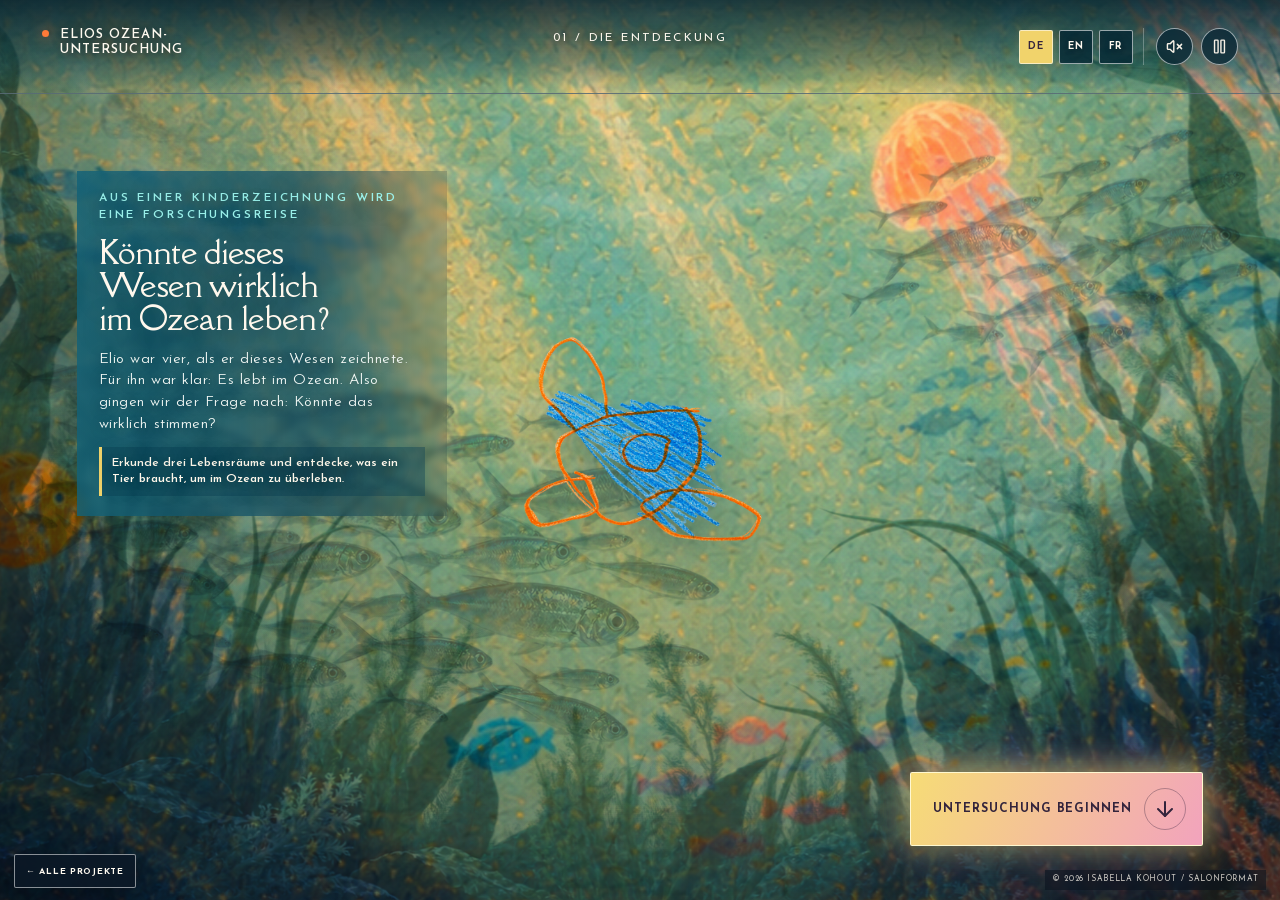
==== commit 2f568653: "Fix asset paths for ocean.salonformat.com" ====
--- a/de/index.html
+++ b/de/index.html
@@ -1,13 +1,13 @@
-<!DOCTYPE html><html lang="en"><head><meta charSet="utf-8"/><meta name="viewport" content="width=device-width, initial-scale=1"/><link rel="stylesheet" href="/elios-ocean-investigation/_next/static/css/index.og6SyIz_.css" data-rsc-css-href="/elios-ocean-investigation/_next/static/css/index.og6SyIz_.css" data-precedence="vite-rsc/importer-resources"/><link rel="modulepreload" fetchPriority="low" href="/elios-ocean-investigation/_next/static/chunks/index-_ynfSBqu.js"/><script src="/elios-ocean-investigation/_next/static/chunks/rolldown-runtime-C60lm6uB.js" type="module" async=""></script><script src="/elios-ocean-investigation/_next/static/chunks/framework-D_rUT4EX.js" type="module" async=""></script><link rel="modulepreload" href="/elios-ocean-investigation/_next/static/chunks/layout-segment-context-woOp5SZm.js" crossorigin=""/><link rel="modulepreload" href="/elios-ocean-investigation/_next/static/chunks/page-qj13PgGj.js" crossorigin=""/><link rel="modulepreload" href="/elios-ocean-investigation/_next/static/chunks/page-C5oMoBGK.js" crossorigin=""/><title>Could This Creature Live in the Ocean?</title><meta name="description" content="Elio was four when he drew this creature. He was certain it lived in the ocean. So we decided to investigate."/><script>Object.assign(((self[Symbol.for("vinext.navigationRuntime")]??={bootstrap:{routeManifest:null},functions:{}}).bootstrap.rsc??={rsc:[]}),{params:{},nav:{"pathname":"/de","searchParams":[]}})</script><link rel="modulepreload" href="/elios-ocean-investigation/_next/static/chunks/index-_ynfSBqu.js" />
-<link rel="preload" href="/elios-ocean-investigation/_next/static/_vinext_fonts/josefin-sans-0353fac798a2/josefin-sans-24e312f2.woff2" as="font" type="font/woff2" crossorigin />
-<link rel="preload" href="/elios-ocean-investigation/_next/static/_vinext_fonts/della-respira-7c8670de87cb/della-respira-858b4288.woff2" as="font" type="font/woff2" crossorigin />
+<!DOCTYPE html><html lang="en"><head><meta charSet="utf-8"/><meta name="viewport" content="width=device-width, initial-scale=1"/><link rel="stylesheet" href="/_next/static/css/index.og6SyIz_.css" data-rsc-css-href="/_next/static/css/index.og6SyIz_.css" data-precedence="vite-rsc/importer-resources"/><link rel="modulepreload" fetchPriority="low" href="/_next/static/chunks/index-MC_VKlO_.js"/><script src="/_next/static/chunks/rolldown-runtime-C60lm6uB.js" type="module" async=""></script><script src="/_next/static/chunks/framework-D_rUT4EX.js" type="module" async=""></script><link rel="modulepreload" href="/_next/static/chunks/layout-segment-context-BbwlB3qD.js" crossorigin=""/><link rel="modulepreload" href="/_next/static/chunks/page-C7jMIHAP.js" crossorigin=""/><link rel="modulepreload" href="/_next/static/chunks/page-B0gMowXp.js" crossorigin=""/><title>Could This Creature Live in the Ocean?</title><meta name="description" content="Elio was four when he drew this creature. He was certain it lived in the ocean. So we decided to investigate."/><script>Object.assign(((self[Symbol.for("vinext.navigationRuntime")]??={bootstrap:{routeManifest:null},functions:{}}).bootstrap.rsc??={rsc:[]}),{params:{},nav:{"pathname":"/de","searchParams":[]}})</script><link rel="modulepreload" href="/_next/static/chunks/index-MC_VKlO_.js" />
+<link rel="preload" href="/_next/static/_vinext_fonts/josefin-sans-0353fac798a2/josefin-sans-24e312f2.woff2" as="font" type="font/woff2" crossorigin />
+<link rel="preload" href="/_next/static/_vinext_fonts/della-respira-7c8670de87cb/della-respira-858b4288.woff2" as="font" type="font/woff2" crossorigin />
 <style data-vinext-fonts>/* vietnamese */
 @font-face {
   font-family: 'Josefin Sans';
   font-style: normal;
   font-weight: 100 700;
   font-display: swap;
-  src: url(/elios-ocean-investigation/_next/static/_vinext_fonts/josefin-sans-0353fac798a2/josefin-sans-590cd2c4.woff2) format('woff2');
+  src: url(/_next/static/_vinext_fonts/josefin-sans-0353fac798a2/josefin-sans-590cd2c4.woff2) format('woff2');
   unicode-range: U+0102-0103, U+0110-0111, U+0128-0129, U+0168-0169, U+01A0-01A1, U+01AF-01B0, U+0300-0301, U+0303-0304, U+0308-0309, U+0323, U+0329, U+1EA0-1EF9, U+20AB;
 }
 /* latin-ext */
@@ -16,7 +16,7 @@
   font-style: normal;
   font-weight: 100 700;
   font-display: swap;
-  src: url(/elios-ocean-investigation/_next/static/_vinext_fonts/josefin-sans-0353fac798a2/josefin-sans-88411d2f.woff2) format('woff2');
+  src: url(/_next/static/_vinext_fonts/josefin-sans-0353fac798a2/josefin-sans-88411d2f.woff2) format('woff2');
   unicode-range: U+0100-02BA, U+02BD-02C5, U+02C7-02CC, U+02CE-02D7, U+02DD-02FF, U+0304, U+0308, U+0329, U+1D00-1DBF, U+1E00-1E9F, U+1EF2-1EFF, U+2020, U+20A0-20AB, U+20AD-20C0, U+2113, U+2C60-2C7F, U+A720-A7FF;
 }
 /* latin */
@@ -25,7 +25,7 @@
   font-style: normal;
   font-weight: 100 700;
   font-display: swap;
-  src: url(/elios-ocean-investigation/_next/static/_vinext_fonts/josefin-sans-0353fac798a2/josefin-sans-24e312f2.woff2) format('woff2');
+  src: url(/_next/static/_vinext_fonts/josefin-sans-0353fac798a2/josefin-sans-24e312f2.woff2) format('woff2');
   unicode-range: U+0000-00FF, U+0131, U+0152-0153, U+02BB-02BC, U+02C6, U+02DA, U+02DC, U+0304, U+0308, U+0329, U+2000-206F, U+20AC, U+2122, U+2191, U+2193, U+2212, U+2215, U+FEFF, U+FFFD;
 }
 
@@ -48,7 +48,7 @@
   font-style: normal;
   font-weight: 400;
   font-display: swap;
-  src: url(/elios-ocean-investigation/_next/static/_vinext_fonts/della-respira-7c8670de87cb/della-respira-858b4288.woff2) format('woff2');
+  src: url(/_next/static/_vinext_fonts/della-respira-7c8670de87cb/della-respira-858b4288.woff2) format('woff2');
   unicode-range: U+0000-00FF, U+0131, U+0152-0153, U+02BB-02BC, U+02C6, U+02DA, U+02DC, U+0304, U+0308, U+0329, U+2000-206F, U+20AC, U+2122, U+2191, U+2193, U+2212, U+2215, U+FEFF, U+FFFD;
 }
 
@@ -65,4 +65,4 @@
 
 .__variable_della_respira_10ckjmp { --font-della: 'Della Respira', 'Della Respira Fallback'; }
 </style>
-</head><body class="__variable_josefin_sans_0m8793e __variable_della_respira_10ckjmp antialiased"><main class="experience "><p class="copyright-mark">© 2026 Isabella Kohout / Salonformat</p><a class="portfolio-return" href="https://isabellakohout.eu/">← <!-- -->Alle Projekte</a><section class="ocean-stage" aria-labelledby="hero-title"><div class="collage-layer collage-surface" aria-hidden="true"></div><div class="ocean-image" aria-hidden="true" style="transform:scale(1.08) translate3d(0px, 0px, 0);filter:brightness(1) saturate(1)"></div><div class="water-light" aria-hidden="true" style="opacity:0.52"></div><div class="deep-haze" aria-hidden="true"></div><img class="fauna-layer" src="/elios-ocean-investigation/fauna-background.png" alt="" aria-hidden="true" style="transform:translate3d(0px,0px,0) scale(1.04)"/><img class="fish-layer " src="/elios-ocean-investigation/fish-midground.png" alt="" aria-hidden="true" style="transform:translate3d(0px,0px,0) scale(1)"/><img class="flora-layer" src="/elios-ocean-investigation/flora-foreground.png" alt="" aria-hidden="true" style="transform:translate3d(0px,0px,0) scale(1.07)"/><div class="particles" aria-hidden="true"><i style="left:11%;width:2px;height:2px;animation-delay:0s;animation-duration:9s"></i><i style="left:48%;width:3.4px;height:3.4px;animation-delay:-1.7s;animation-duration:10.55s"></i><i style="left:85%;width:4.8px;height:4.8px;animation-delay:-3.4s;animation-duration:12.1s"></i><i style="left:22%;width:6.199999999999999px;height:6.199999999999999px;animation-delay:-5.1s;animation-duration:13.65s"></i><i style="left:59%;width:7.6px;height:7.6px;animation-delay:-6.8s;animation-duration:15.2s"></i><i style="left:96%;width:2px;height:2px;animation-delay:-8.5s;animation-duration:16.75s"></i><i style="left:33%;width:3.4px;height:3.4px;animation-delay:-10.2s;animation-duration:18.3s"></i><i style="left:70%;width:4.8px;height:4.8px;animation-delay:-11.9s;animation-duration:9s"></i><i style="left:7%;width:6.199999999999999px;height:6.199999999999999px;animation-delay:-13.6s;animation-duration:10.55s"></i><i style="left:44%;width:7.6px;height:7.6px;animation-delay:-1.299999999999999s;animation-duration:12.1s"></i><i style="left:81%;width:2px;height:2px;animation-delay:-3s;animation-duration:13.65s"></i><i style="left:18%;width:3.4px;height:3.4px;animation-delay:-4.699999999999999s;animation-duration:15.2s"></i><i style="left:55%;width:4.8px;height:4.8px;animation-delay:-6.399999999999999s;animation-duration:16.75s"></i><i style="left:92%;width:6.199999999999999px;height:6.199999999999999px;animation-delay:-8.099999999999998s;animation-duration:18.3s"></i><i style="left:29%;width:7.6px;height:7.6px;animation-delay:-9.8s;animation-duration:9s"></i><i style="left:66%;width:2px;height:2px;animation-delay:-11.5s;animation-duration:10.55s"></i><i style="left:3%;width:3.4px;height:3.4px;animation-delay:-13.2s;animation-duration:12.1s"></i><i style="left:40%;width:4.8px;height:4.8px;animation-delay:-0.8999999999999986s;animation-duration:13.65s"></i><i style="left:77%;width:6.199999999999999px;height:6.199999999999999px;animation-delay:-2.599999999999998s;animation-duration:15.2s"></i><i style="left:14%;width:7.6px;height:7.6px;animation-delay:-4.299999999999997s;animation-duration:16.75s"></i><i style="left:51%;width:2px;height:2px;animation-delay:-6s;animation-duration:18.3s"></i><i style="left:88%;width:3.4px;height:3.4px;animation-delay:-7.699999999999996s;animation-duration:9s"></i><i style="left:25%;width:4.8px;height:4.8px;animation-delay:-9.399999999999999s;animation-duration:10.55s"></i><i style="left:62%;width:6.199999999999999px;height:6.199999999999999px;animation-delay:-11.100000000000001s;animation-duration:12.1s"></i><i style="left:99%;width:7.6px;height:7.6px;animation-delay:-12.799999999999997s;animation-duration:13.65s"></i><i style="left:36%;width:2px;height:2px;animation-delay:-0.5s;animation-duration:15.2s"></i><i style="left:73%;width:3.4px;height:3.4px;animation-delay:-2.1999999999999957s;animation-duration:16.75s"></i><i style="left:10%;width:4.8px;height:4.8px;animation-delay:-3.8999999999999986s;animation-duration:18.3s"></i><i style="left:47%;width:6.199999999999999px;height:6.199999999999999px;animation-delay:-5.600000000000001s;animation-duration:9s"></i><i style="left:84%;width:7.6px;height:7.6px;animation-delay:-7.299999999999997s;animation-duration:10.55s"></i><i style="left:21%;width:2px;height:2px;animation-delay:-9s;animation-duration:12.1s"></i><i style="left:58%;width:3.4px;height:3.4px;animation-delay:-10.699999999999996s;animation-duration:13.65s"></i><i style="left:95%;width:4.8px;height:4.8px;animation-delay:-12.399999999999999s;animation-duration:15.2s"></i><i style="left:32%;width:6.199999999999999px;height:6.199999999999999px;animation-delay:-0.10000000000000142s;animation-duration:16.75s"></i><i style="left:69%;width:7.6px;height:7.6px;animation-delay:-1.7999999999999972s;animation-duration:18.3s"></i><i style="left:6%;width:2px;height:2px;animation-delay:-3.5s;animation-duration:9s"></i><i style="left:43%;width:3.4px;height:3.4px;animation-delay:-5.199999999999996s;animation-duration:10.55s"></i><i style="left:80%;width:4.8px;height:4.8px;animation-delay:-6.899999999999999s;animation-duration:12.1s"></i><i style="left:17%;width:6.199999999999999px;height:6.199999999999999px;animation-delay:-8.599999999999994s;animation-duration:13.65s"></i><i style="left:54%;width:7.6px;height:7.6px;animation-delay:-10.299999999999997s;animation-duration:15.2s"></i><i style="left:91%;width:2px;height:2px;animation-delay:-12s;animation-duration:16.75s"></i><i style="left:28%;width:3.4px;height:3.4px;animation-delay:-13.700000000000003s;animation-duration:18.3s"></i><i style="left:65%;width:4.8px;height:4.8px;animation-delay:-1.3999999999999915s;animation-duration:9s"></i><i style="left:2%;width:6.199999999999999px;height:6.199999999999999px;animation-delay:-3.0999999999999943s;animation-duration:10.55s"></i><i style="left:39%;width:7.6px;height:7.6px;animation-delay:-4.799999999999997s;animation-duration:12.1s"></i><i style="left:76%;width:2px;height:2px;animation-delay:-6.5s;animation-duration:13.65s"></i></div><header class="site-header"><a class="wordmark" href="#beginning" aria-label="Elios Ozean-Untersuchung — Anfang"><span class="wordmark-dot"></span><span>Elios Ozean-<br/>Untersuchung</span></a><p class="chapter">01 / <!-- -->Die Entdeckung</p><div class="controls" aria-label="Steuerung"><nav class="language-switcher" aria-label="Language / Sprache / Langue"><a class="active" href="/elios-ocean-investigation/de" aria-current="page">DE</a><a class="" href="/elios-ocean-investigation/en">EN</a><a class="" href="/elios-ocean-investigation/fr">FR</a></nav><button type="button" aria-label="Klang einschalten"><svg xmlns="http://www.w3.org/2000/svg" width="17" height="17" viewBox="0 0 24 24" fill="none" stroke="currentColor" stroke-width="2" stroke-linecap="round" stroke-linejoin="round" class="lucide lucide-volume-x" aria-hidden="true"><path d="M11 4.702a.705.705 0 0 0-1.203-.498L6.413 7.587A1.4 1.4 0 0 1 5.416 8H3a1 1 0 0 0-1 1v6a1 1 0 0 0 1 1h2.416a1.4 1.4 0 0 1 .997.413l3.383 3.384A.705.705 0 0 0 11 19.298z"></path><line x1="22" x2="16" y1="9" y2="15"></line><line x1="16" x2="22" y1="9" y2="15"></line></svg></button><button type="button" aria-label="Animation pausieren"><svg xmlns="http://www.w3.org/2000/svg" width="17" height="17" viewBox="0 0 24 24" fill="none" stroke="currentColor" stroke-width="2" stroke-linecap="round" stroke-linejoin="round" class="lucide lucide-pause" aria-hidden="true"><rect x="14" y="3" width="5" height="18" rx="1"></rect><rect x="5" y="3" width="5" height="18" rx="1"></rect></svg></button></div></header><div id="beginning" class="hero-copy"><p class="eyebrow">Aus einer Kinderzeichnung wird eine Forschungsreise</p><h1 id="hero-title">Könnte dieses Wesen wirklich<br/>im Ozean leben?</h1><p class="lead">Elio war vier, als er dieses Wesen zeichnete. Für ihn war klar: Es lebt im Ozean. Also gingen wir der Frage nach: Könnte das wirklich stimmen?</p><p class="journey-orientation">Erkunde drei Lebensräume und entdecke, was ein Tier braucht, um im Ozean zu überleben.</p></div><button class="descend" type="button"><span>Untersuchung beginnen</span><svg xmlns="http://www.w3.org/2000/svg" width="18" height="18" viewBox="0 0 24 24" fill="none" stroke="currentColor" stroke-width="2" stroke-linecap="round" stroke-linejoin="round" class="lucide lucide-arrow-down" aria-hidden="true"><path d="M12 5v14"></path><path d="m19 12-7 7-7-7"></path></svg></button></section><div class="creature-guide   " style="left:50%;top:49%;transform:translate(-50%,-50%) scale(1) rotate(0deg)"><div class="creature-glow" style="opacity:0.35" aria-hidden="true"></div><img class="creature" src="/elios-ocean-investigation/elios-wesen.png" alt="Elio’s orange-and-blue drawing of an imaginary creature" draggable="false"/><div class="creature-signals" aria-hidden="true"><i></i><i></i><i></i></div></div></main><script type="module" src="/elios-ocean-investigation/_next/static/chunks/index-_ynfSBqu.js" id="_R_" async=""></script><script>((self[Symbol.for("vinext.navigationRuntime")]??={bootstrap:{routeManifest:null},functions:{}}).bootstrap.rsc??={rsc:[]}).rsc.push("2:I[\"8c0f216c4604\",[],\"Children\",1]\n")</script><script>((self[Symbol.for("vinext.navigationRuntime")]??={bootstrap:{routeManifest:null},functions:{}}).bootstrap.rsc??={rsc:[]}).rsc.push("3:I[\"593f344dc510\",[],\"GlobalErrorBoundary\",1]\n")</script><script>((self[Symbol.for("vinext.navigationRuntime")]??={bootstrap:{routeManifest:null},functions:{}}).bootstrap.rsc??={rsc:[]}).rsc.push("4:I[\"0b874ad30386\",[],\"default\",1]\n")</script><script>((self[Symbol.for("vinext.navigationRuntime")]??={bootstrap:{routeManifest:null},functions:{}}).bootstrap.rsc??={rsc:[]}).rsc.push("5:I[\"593f344dc510\",[],\"ErrorBoundary\",1]\n")</script><script>((self[Symbol.for("vinext.navigationRuntime")]??={bootstrap:{routeManifest:null},functions:{}}).bootstrap.rsc??={rsc:[]}).rsc.push("6:I[\"15c18cfaeeff\",[],\"LayoutSegmentProvider\",1]\n")</script><script>((self[Symbol.for("vinext.navigationRuntime")]??={bootstrap:{routeManifest:null},functions:{}}).bootstrap.rsc??={rsc:[]}).rsc.push("7:I[\"8c0f216c4604\",[],\"Slot\",1]\n")</script><script>((self[Symbol.for("vinext.navigationRuntime")]??={bootstrap:{routeManifest:null},functions:{}}).bootstrap.rsc??={rsc:[]}).rsc.push("8:I[\"593f344dc510\",[],\"NotFoundBoundary\",1]\n")</script><script>((self[Symbol.for("vinext.navigationRuntime")]??={bootstrap:{routeManifest:null},functions:{}}).bootstrap.rsc??={rsc:[]}).rsc.push("9:I[\"9276801271d6\",[],\"AppRouterScrollTarget\",1]\n")</script><script>((self[Symbol.for("vinext.navigationRuntime")]??={bootstrap:{routeManifest:null},functions:{}}).bootstrap.rsc??={rsc:[]}).rsc.push("a:I[\"593f344dc510\",[],\"RedirectBoundary\",1]\n")</script><script>((self[Symbol.for("vinext.navigationRuntime")]??={bootstrap:{routeManifest:null},functions:{}}).bootstrap.rsc??={rsc:[]}).rsc.push(":HL[\"/elios-ocean-investigation/_next/static/css/index.og6SyIz_.css\",\"style\"     ]\n")</script><script>((self[Symbol.for("vinext.navigationRuntime")]??={bootstrap:{routeManifest:null},functions:{}}).bootstrap.rsc??={rsc:[]}).rsc.push("0:{\"page:/de\":\"$L1\",\"layout:/\":[[[\"$\",\"link\",\"css:/_next/static/css/index.og6SyIz_.css\",{\"rel\":\"stylesheet\",\"precedence\":\"vite-rsc/importer-resources\",\"href\":\"/elios-ocean-investigation/_next/static/css/index.og6SyIz_.css\",\"data-rsc-css-href\":\"/elios-ocean-investigation/_next/static/css/index.og6SyIz_.css\"}],\"$undefined\"],[\"$\",\"html\",null,{\"lang\":\"en\",\"children\":[\"$\",\"body\",null,{\"className\":\"__variable_josefin_sans_0m8793e __variable_della_respira_10ckjmp antialiased\",\"children\":[\"$\",\"$L2\",null,{}]}]}]],\"route:/de\":[[[\"$\",\"meta\",null,{\"charSet\":\"utf-8\"}],[[\"$\",\"title\",\"0\",{\"children\":\"Could This Creature Live in the Ocean?\"}],[\"$\",\"meta\",\"1\",{\"name\":\"description\",\"content\":\"Elio was four when he drew this creature. He was certain it lived in the ocean. So we decided to investigate.\"}]],[[\"$\",\"meta\",\"0\",{\"name\":\"viewport\",\"content\":\"width=device-width, initial-scale=1\"}]]],[\"$\",\"$L3\",null,{\"fallback\":\"$4\",\"children\":[\"$\",\"$L5\",null,{\"fallback\":\"$4\",\"children\":[\"$\",\"$L6\",null,{\"providerId\":\"layout:/\",\"segmentMap\":{\"children\":[\"de\"]},\"children\":[\"$\",\"$L7\",null,{\"id\":\"layout:/\",\"parallelSlots\":\"$undefined\",\"children\":[\"$\",\"$L8\",null,{\"resetKey\":\"de\",\"fallback\":[[\"$\",\"title\",null,{\"children\":\"404: This page could not be found.\"}],[\"$\",\"div\",null,{\"style\":{\"fontFamily\":\"system-ui,\\\"Segoe UI\\\",Roboto,Helvetica,Arial,sans-serif,\\\"Apple Color Emoji\\\",\\\"Segoe UI Emoji\\\"\",\"height\":\"100vh\",\"textAlign\":\"center\",\"display\":\"flex\",\"flexDirection\":\"column\",\"alignItems\":\"center\",\"justifyContent\":\"center\"},\"children\":[\"$\",\"div\",null,{\"children\":[[\"$\",\"style\",null,{\"dangerouslySetInnerHTML\":{\"__html\":\"body{color:#000;background:#fff;margin:0}.next-error-h1{border-right:1px solid rgba(0,0,0,.3)}@media (prefers-color-scheme:dark){body{color:#fff;background:#000}.next-error-h1{border-right:1px solid rgba(255,255,255,.3)}}\"}}],[\"$\",\"h1\",null,{\"className\":\"next-error-h1\",\"style\":{\"display\":\"inline-block\",\"margin\":\"0 20px 0 0\",\"padding\":\"0 23px 0 0\",\"fontSize\":24,\"fontWeight\":500,\"verticalAlign\":\"top\",\"lineHeight\":\"49px\"},\"children\":404}],[\"$\",\"div\",null,{\"style\":{\"display\":\"inline-block\"},\"children\":[\"$\",\"h2\",null,{\"style\":{\"fontSize\":14,\"fontWeight\":400,\"lineHeight\":\"49px\",\"margin\":0},\"children\":\"This page could not be found.\"}]}]]}]}]],\"children\":[\"$\",\"$L9\",null,{\"children\":[\"$\",\"$La\",null,{\"children\":[[\"$\",\"$L6\",null,{\"providerId\":\"page:/de\",\"segmentMap\":{\"children\":[\"__PAGE__\"]},\"children\":[\"$\",\"$L7\",null,{\"id\":\"page:/de\"}]}],null]}]}]}]}]}]}]}],null,null],\"__route\":\"route:/de\",\"__interceptionContext\":null,\"__layoutIds\":[\"layout:/\"],\"__rootLayout\":\"/\",\"__bfcacheSegmentIdentities\":{\"layout:/\":\"[\\\"layout\\\",\\\"layout:/\\\",\\\"root-boundary:/\\\",\\\"\\\"]\",\"page:/de\":\"[\\\"page\\\",\\\"page:/de\\\",\\\"root-boundary:/\\\",\\\"[\\\\\\\"de\\\\\\\"]\\\"]\"},\"__srcPage\":[\"de\",\"page\"],\"__layoutFlags\":{\"layout:/\":\"s\"},\"__artifactCompatibility\":{\"schemaVersion\":1,\"graphVersion\":\"app-route-graph:91799980bfa0692c\",\"deploymentVersion\":\"07b772d3-024a-404f-8cac-6d1b38c97ae3\",\"appElementsSchemaVersion\":1,\"rscPayloadSchemaVersion\":1,\"rootBoundaryId\":\"/\",\"renderEpoch\":null},\"__dynamicStaleTime\":0}\n")</script><script>((self[Symbol.for("vinext.navigationRuntime")]??={bootstrap:{routeManifest:null},functions:{}}).bootstrap.rsc??={rsc:[]}).rsc.push("b:I[\"c380fe236ba7\",[],\"default\",1]\n")</script><script>((self[Symbol.for("vinext.navigationRuntime")]??={bootstrap:{routeManifest:null},functions:{}}).bootstrap.rsc??={rsc:[]}).rsc.push("1:[\"$\",\"$Lb\",null,{\"params\":\"$@c\",\"searchParams\":\"$@d\"}]\n")</script><script>((self[Symbol.for("vinext.navigationRuntime")]??={bootstrap:{routeManifest:null},functions:{}}).bootstrap.rsc??={rsc:[]}).rsc.push("c:{}\n")</script><script>((self[Symbol.for("vinext.navigationRuntime")]??={bootstrap:{routeManifest:null},functions:{}}).bootstrap.rsc??={rsc:[]}).rsc.push("d:{}\n")</script><script>Object.assign(((self[Symbol.for("vinext.navigationRuntime")]??={bootstrap:{routeManifest:null},functions:{}}).bootstrap.rsc??={rsc:[]}),{"initialCacheKind":"dynamic","dynamicStaleTimeSeconds":0});((self[Symbol.for("vinext.navigationRuntime")]??={bootstrap:{routeManifest:null},functions:{}}).bootstrap.rsc??={rsc:[]}).done=true</script></body></html>+</head><body class="__variable_josefin_sans_0m8793e __variable_della_respira_10ckjmp antialiased"><main class="experience "><p class="copyright-mark">© 2026 Isabella Kohout / Salonformat</p><a class="portfolio-return" href="https://salonformat.com/">← <!-- -->Alle Projekte</a><section class="ocean-stage" aria-labelledby="hero-title"><div class="collage-layer collage-surface" aria-hidden="true"></div><div class="ocean-image" aria-hidden="true" style="transform:scale(1.08) translate3d(0px, 0px, 0);filter:brightness(1) saturate(1)"></div><div class="water-light" aria-hidden="true" style="opacity:0.52"></div><div class="deep-haze" aria-hidden="true"></div><img class="fauna-layer" src="/fauna-background.png" alt="" aria-hidden="true" style="transform:translate3d(0px,0px,0) scale(1.04)"/><img class="fish-layer " src="/fish-midground.png" alt="" aria-hidden="true" style="transform:translate3d(0px,0px,0) scale(1)"/><img class="flora-layer" src="/flora-foreground.png" alt="" aria-hidden="true" style="transform:translate3d(0px,0px,0) scale(1.07)"/><div class="particles" aria-hidden="true"><i style="left:11%;width:2px;height:2px;animation-delay:0s;animation-duration:9s"></i><i style="left:48%;width:3.4px;height:3.4px;animation-delay:-1.7s;animation-duration:10.55s"></i><i style="left:85%;width:4.8px;height:4.8px;animation-delay:-3.4s;animation-duration:12.1s"></i><i style="left:22%;width:6.199999999999999px;height:6.199999999999999px;animation-delay:-5.1s;animation-duration:13.65s"></i><i style="left:59%;width:7.6px;height:7.6px;animation-delay:-6.8s;animation-duration:15.2s"></i><i style="left:96%;width:2px;height:2px;animation-delay:-8.5s;animation-duration:16.75s"></i><i style="left:33%;width:3.4px;height:3.4px;animation-delay:-10.2s;animation-duration:18.3s"></i><i style="left:70%;width:4.8px;height:4.8px;animation-delay:-11.9s;animation-duration:9s"></i><i style="left:7%;width:6.199999999999999px;height:6.199999999999999px;animation-delay:-13.6s;animation-duration:10.55s"></i><i style="left:44%;width:7.6px;height:7.6px;animation-delay:-1.299999999999999s;animation-duration:12.1s"></i><i style="left:81%;width:2px;height:2px;animation-delay:-3s;animation-duration:13.65s"></i><i style="left:18%;width:3.4px;height:3.4px;animation-delay:-4.699999999999999s;animation-duration:15.2s"></i><i style="left:55%;width:4.8px;height:4.8px;animation-delay:-6.399999999999999s;animation-duration:16.75s"></i><i style="left:92%;width:6.199999999999999px;height:6.199999999999999px;animation-delay:-8.099999999999998s;animation-duration:18.3s"></i><i style="left:29%;width:7.6px;height:7.6px;animation-delay:-9.8s;animation-duration:9s"></i><i style="left:66%;width:2px;height:2px;animation-delay:-11.5s;animation-duration:10.55s"></i><i style="left:3%;width:3.4px;height:3.4px;animation-delay:-13.2s;animation-duration:12.1s"></i><i style="left:40%;width:4.8px;height:4.8px;animation-delay:-0.8999999999999986s;animation-duration:13.65s"></i><i style="left:77%;width:6.199999999999999px;height:6.199999999999999px;animation-delay:-2.599999999999998s;animation-duration:15.2s"></i><i style="left:14%;width:7.6px;height:7.6px;animation-delay:-4.299999999999997s;animation-duration:16.75s"></i><i style="left:51%;width:2px;height:2px;animation-delay:-6s;animation-duration:18.3s"></i><i style="left:88%;width:3.4px;height:3.4px;animation-delay:-7.699999999999996s;animation-duration:9s"></i><i style="left:25%;width:4.8px;height:4.8px;animation-delay:-9.399999999999999s;animation-duration:10.55s"></i><i style="left:62%;width:6.199999999999999px;height:6.199999999999999px;animation-delay:-11.100000000000001s;animation-duration:12.1s"></i><i style="left:99%;width:7.6px;height:7.6px;animation-delay:-12.799999999999997s;animation-duration:13.65s"></i><i style="left:36%;width:2px;height:2px;animation-delay:-0.5s;animation-duration:15.2s"></i><i style="left:73%;width:3.4px;height:3.4px;animation-delay:-2.1999999999999957s;animation-duration:16.75s"></i><i style="left:10%;width:4.8px;height:4.8px;animation-delay:-3.8999999999999986s;animation-duration:18.3s"></i><i style="left:47%;width:6.199999999999999px;height:6.199999999999999px;animation-delay:-5.600000000000001s;animation-duration:9s"></i><i style="left:84%;width:7.6px;height:7.6px;animation-delay:-7.299999999999997s;animation-duration:10.55s"></i><i style="left:21%;width:2px;height:2px;animation-delay:-9s;animation-duration:12.1s"></i><i style="left:58%;width:3.4px;height:3.4px;animation-delay:-10.699999999999996s;animation-duration:13.65s"></i><i style="left:95%;width:4.8px;height:4.8px;animation-delay:-12.399999999999999s;animation-duration:15.2s"></i><i style="left:32%;width:6.199999999999999px;height:6.199999999999999px;animation-delay:-0.10000000000000142s;animation-duration:16.75s"></i><i style="left:69%;width:7.6px;height:7.6px;animation-delay:-1.7999999999999972s;animation-duration:18.3s"></i><i style="left:6%;width:2px;height:2px;animation-delay:-3.5s;animation-duration:9s"></i><i style="left:43%;width:3.4px;height:3.4px;animation-delay:-5.199999999999996s;animation-duration:10.55s"></i><i style="left:80%;width:4.8px;height:4.8px;animation-delay:-6.899999999999999s;animation-duration:12.1s"></i><i style="left:17%;width:6.199999999999999px;height:6.199999999999999px;animation-delay:-8.599999999999994s;animation-duration:13.65s"></i><i style="left:54%;width:7.6px;height:7.6px;animation-delay:-10.299999999999997s;animation-duration:15.2s"></i><i style="left:91%;width:2px;height:2px;animation-delay:-12s;animation-duration:16.75s"></i><i style="left:28%;width:3.4px;height:3.4px;animation-delay:-13.700000000000003s;animation-duration:18.3s"></i><i style="left:65%;width:4.8px;height:4.8px;animation-delay:-1.3999999999999915s;animation-duration:9s"></i><i style="left:2%;width:6.199999999999999px;height:6.199999999999999px;animation-delay:-3.0999999999999943s;animation-duration:10.55s"></i><i style="left:39%;width:7.6px;height:7.6px;animation-delay:-4.799999999999997s;animation-duration:12.1s"></i><i style="left:76%;width:2px;height:2px;animation-delay:-6.5s;animation-duration:13.65s"></i></div><header class="site-header"><a class="wordmark" href="#beginning" aria-label="Elios Ozean-Untersuchung — Anfang"><span class="wordmark-dot"></span><span>Elios Ozean-<br/>Untersuchung</span></a><p class="chapter">01 / <!-- -->Die Entdeckung</p><div class="controls" aria-label="Steuerung"><nav class="language-switcher" aria-label="Language / Sprache / Langue"><a class="active" href="/de" aria-current="page">DE</a><a class="" href="/en">EN</a><a class="" href="/fr">FR</a></nav><button type="button" aria-label="Klang einschalten"><svg xmlns="http://www.w3.org/2000/svg" width="17" height="17" viewBox="0 0 24 24" fill="none" stroke="currentColor" stroke-width="2" stroke-linecap="round" stroke-linejoin="round" class="lucide lucide-volume-x" aria-hidden="true"><path d="M11 4.702a.705.705 0 0 0-1.203-.498L6.413 7.587A1.4 1.4 0 0 1 5.416 8H3a1 1 0 0 0-1 1v6a1 1 0 0 0 1 1h2.416a1.4 1.4 0 0 1 .997.413l3.383 3.384A.705.705 0 0 0 11 19.298z"></path><line x1="22" x2="16" y1="9" y2="15"></line><line x1="16" x2="22" y1="9" y2="15"></line></svg></button><button type="button" aria-label="Animation pausieren"><svg xmlns="http://www.w3.org/2000/svg" width="17" height="17" viewBox="0 0 24 24" fill="none" stroke="currentColor" stroke-width="2" stroke-linecap="round" stroke-linejoin="round" class="lucide lucide-pause" aria-hidden="true"><rect x="14" y="3" width="5" height="18" rx="1"></rect><rect x="5" y="3" width="5" height="18" rx="1"></rect></svg></button></div></header><div id="beginning" class="hero-copy"><p class="eyebrow">Aus einer Kinderzeichnung wird eine Forschungsreise</p><h1 id="hero-title">Könnte dieses Wesen wirklich<br/>im Ozean leben?</h1><p class="lead">Elio war vier, als er dieses Wesen zeichnete. Für ihn war klar: Es lebt im Ozean. Also gingen wir der Frage nach: Könnte das wirklich stimmen?</p><p class="journey-orientation">Erkunde drei Lebensräume und entdecke, was ein Tier braucht, um im Ozean zu überleben.</p></div><button class="descend" type="button"><span>Untersuchung beginnen</span><svg xmlns="http://www.w3.org/2000/svg" width="18" height="18" viewBox="0 0 24 24" fill="none" stroke="currentColor" stroke-width="2" stroke-linecap="round" stroke-linejoin="round" class="lucide lucide-arrow-down" aria-hidden="true"><path d="M12 5v14"></path><path d="m19 12-7 7-7-7"></path></svg></button></section><div class="creature-guide   " style="left:50%;top:49%;transform:translate(-50%,-50%) scale(1) rotate(0deg)"><div class="creature-glow" style="opacity:0.35" aria-hidden="true"></div><img class="creature" src="/elios-wesen.png" alt="Elio’s orange-and-blue drawing of an imaginary creature" draggable="false"/><div class="creature-signals" aria-hidden="true"><i></i><i></i><i></i></div></div></main><script type="module" src="/_next/static/chunks/index-MC_VKlO_.js" id="_R_" async=""></script><script>((self[Symbol.for("vinext.navigationRuntime")]??={bootstrap:{routeManifest:null},functions:{}}).bootstrap.rsc??={rsc:[]}).rsc.push("2:I[\"8c0f216c4604\",[],\"Children\",1]\n")</script><script>((self[Symbol.for("vinext.navigationRuntime")]??={bootstrap:{routeManifest:null},functions:{}}).bootstrap.rsc??={rsc:[]}).rsc.push("3:I[\"593f344dc510\",[],\"GlobalErrorBoundary\",1]\n")</script><script>((self[Symbol.for("vinext.navigationRuntime")]??={bootstrap:{routeManifest:null},functions:{}}).bootstrap.rsc??={rsc:[]}).rsc.push("4:I[\"0b874ad30386\",[],\"default\",1]\n")</script><script>((self[Symbol.for("vinext.navigationRuntime")]??={bootstrap:{routeManifest:null},functions:{}}).bootstrap.rsc??={rsc:[]}).rsc.push("5:I[\"593f344dc510\",[],\"ErrorBoundary\",1]\n")</script><script>((self[Symbol.for("vinext.navigationRuntime")]??={bootstrap:{routeManifest:null},functions:{}}).bootstrap.rsc??={rsc:[]}).rsc.push("6:I[\"15c18cfaeeff\",[],\"LayoutSegmentProvider\",1]\n")</script><script>((self[Symbol.for("vinext.navigationRuntime")]??={bootstrap:{routeManifest:null},functions:{}}).bootstrap.rsc??={rsc:[]}).rsc.push("7:I[\"8c0f216c4604\",[],\"Slot\",1]\n")</script><script>((self[Symbol.for("vinext.navigationRuntime")]??={bootstrap:{routeManifest:null},functions:{}}).bootstrap.rsc??={rsc:[]}).rsc.push("8:I[\"593f344dc510\",[],\"NotFoundBoundary\",1]\n")</script><script>((self[Symbol.for("vinext.navigationRuntime")]??={bootstrap:{routeManifest:null},functions:{}}).bootstrap.rsc??={rsc:[]}).rsc.push("9:I[\"9276801271d6\",[],\"AppRouterScrollTarget\",1]\n")</script><script>((self[Symbol.for("vinext.navigationRuntime")]??={bootstrap:{routeManifest:null},functions:{}}).bootstrap.rsc??={rsc:[]}).rsc.push("a:I[\"593f344dc510\",[],\"RedirectBoundary\",1]\n")</script><script>((self[Symbol.for("vinext.navigationRuntime")]??={bootstrap:{routeManifest:null},functions:{}}).bootstrap.rsc??={rsc:[]}).rsc.push(":HL[\"/_next/static/css/index.og6SyIz_.css\",\"style\"     ]\n")</script><script>((self[Symbol.for("vinext.navigationRuntime")]??={bootstrap:{routeManifest:null},functions:{}}).bootstrap.rsc??={rsc:[]}).rsc.push("0:{\"page:/de\":\"$L1\",\"layout:/\":[[[\"$\",\"link\",\"css:/_next/static/css/index.og6SyIz_.css\",{\"rel\":\"stylesheet\",\"precedence\":\"vite-rsc/importer-resources\",\"href\":\"/_next/static/css/index.og6SyIz_.css\",\"data-rsc-css-href\":\"/_next/static/css/index.og6SyIz_.css\"}],\"$undefined\"],[\"$\",\"html\",null,{\"lang\":\"en\",\"children\":[\"$\",\"body\",null,{\"className\":\"__variable_josefin_sans_0m8793e __variable_della_respira_10ckjmp antialiased\",\"children\":[\"$\",\"$L2\",null,{}]}]}]],\"route:/de\":[[[\"$\",\"meta\",null,{\"charSet\":\"utf-8\"}],[[\"$\",\"title\",\"0\",{\"children\":\"Could This Creature Live in the Ocean?\"}],[\"$\",\"meta\",\"1\",{\"name\":\"description\",\"content\":\"Elio was four when he drew this creature. He was certain it lived in the ocean. So we decided to investigate.\"}]],[[\"$\",\"meta\",\"0\",{\"name\":\"viewport\",\"content\":\"width=device-width, initial-scale=1\"}]]],[\"$\",\"$L3\",null,{\"fallback\":\"$4\",\"children\":[\"$\",\"$L5\",null,{\"fallback\":\"$4\",\"children\":[\"$\",\"$L6\",null,{\"providerId\":\"layout:/\",\"segmentMap\":{\"children\":[\"de\"]},\"children\":[\"$\",\"$L7\",null,{\"id\":\"layout:/\",\"parallelSlots\":\"$undefined\",\"children\":[\"$\",\"$L8\",null,{\"resetKey\":\"de\",\"fallback\":[[\"$\",\"title\",null,{\"children\":\"404: This page could not be found.\"}],[\"$\",\"div\",null,{\"style\":{\"fontFamily\":\"system-ui,\\\"Segoe UI\\\",Roboto,Helvetica,Arial,sans-serif,\\\"Apple Color Emoji\\\",\\\"Segoe UI Emoji\\\"\",\"height\":\"100vh\",\"textAlign\":\"center\",\"display\":\"flex\",\"flexDirection\":\"column\",\"alignItems\":\"center\",\"justifyContent\":\"center\"},\"children\":[\"$\",\"div\",null,{\"children\":[[\"$\",\"style\",null,{\"dangerouslySetInnerHTML\":{\"__html\":\"body{color:#000;background:#fff;margin:0}.next-error-h1{border-right:1px solid rgba(0,0,0,.3)}@media (prefers-color-scheme:dark){body{color:#fff;background:#000}.next-error-h1{border-right:1px solid rgba(255,255,255,.3)}}\"}}],[\"$\",\"h1\",null,{\"className\":\"next-error-h1\",\"style\":{\"display\":\"inline-block\",\"margin\":\"0 20px 0 0\",\"padding\":\"0 23px 0 0\",\"fontSize\":24,\"fontWeight\":500,\"verticalAlign\":\"top\",\"lineHeight\":\"49px\"},\"children\":404}],[\"$\",\"div\",null,{\"style\":{\"display\":\"inline-block\"},\"children\":[\"$\",\"h2\",null,{\"style\":{\"fontSize\":14,\"fontWeight\":400,\"lineHeight\":\"49px\",\"margin\":0},\"children\":\"This page could not be found.\"}]}]]}]}]],\"children\":[\"$\",\"$L9\",null,{\"children\":[\"$\",\"$La\",null,{\"children\":[[\"$\",\"$L6\",null,{\"providerId\":\"page:/de\",\"segmentMap\":{\"children\":[\"__PAGE__\"]},\"children\":[\"$\",\"$L7\",null,{\"id\":\"page:/de\"}]}],null]}]}]}]}]}]}]}],null,null],\"__route\":\"route:/de\",\"__interceptionContext\":null,\"__layoutIds\":[\"layout:/\"],\"__rootLayout\":\"/\",\"__bfcacheSegmentIdentities\":{\"layout:/\":\"[\\\"layout\\\",\\\"layout:/\\\",\\\"root-boundary:/\\\",\\\"\\\"]\",\"page:/de\":\"[\\\"page\\\",\\\"page:/de\\\",\\\"root-boundary:/\\\",\\\"[\\\\\\\"de\\\\\\\"]\\\"]\"},\"__srcPage\":[\"de\",\"page\"],\"__layoutFlags\":{\"layout:/\":\"s\"},\"__artifactCompatibility\":{\"schemaVersion\":1,\"graphVersion\":\"app-route-graph:91799980bfa0692c\",\"deploymentVersion\":\"69939f76-0f04-448b-8fc1-fac6211a9ce9\",\"appElementsSchemaVersion\":1,\"rscPayloadSchemaVersion\":1,\"rootBoundaryId\":\"/\",\"renderEpoch\":null},\"__dynamicStaleTime\":0}\n")</script><script>((self[Symbol.for("vinext.navigationRuntime")]??={bootstrap:{routeManifest:null},functions:{}}).bootstrap.rsc??={rsc:[]}).rsc.push("b:I[\"c380fe236ba7\",[],\"default\",1]\n")</script><script>((self[Symbol.for("vinext.navigationRuntime")]??={bootstrap:{routeManifest:null},functions:{}}).bootstrap.rsc??={rsc:[]}).rsc.push("1:[\"$\",\"$Lb\",null,{\"params\":\"$@c\",\"searchParams\":\"$@d\"}]\n")</script><script>((self[Symbol.for("vinext.navigationRuntime")]??={bootstrap:{routeManifest:null},functions:{}}).bootstrap.rsc??={rsc:[]}).rsc.push("c:{}\n")</script><script>((self[Symbol.for("vinext.navigationRuntime")]??={bootstrap:{routeManifest:null},functions:{}}).bootstrap.rsc??={rsc:[]}).rsc.push("d:{}\n")</script><script>Object.assign(((self[Symbol.for("vinext.navigationRuntime")]??={bootstrap:{routeManifest:null},functions:{}}).bootstrap.rsc??={rsc:[]}),{"initialCacheKind":"dynamic","dynamicStaleTimeSeconds":0});((self[Symbol.for("vinext.navigationRuntime")]??={bootstrap:{routeManifest:null},functions:{}}).bootstrap.rsc??={rsc:[]}).done=true</script></body></html>
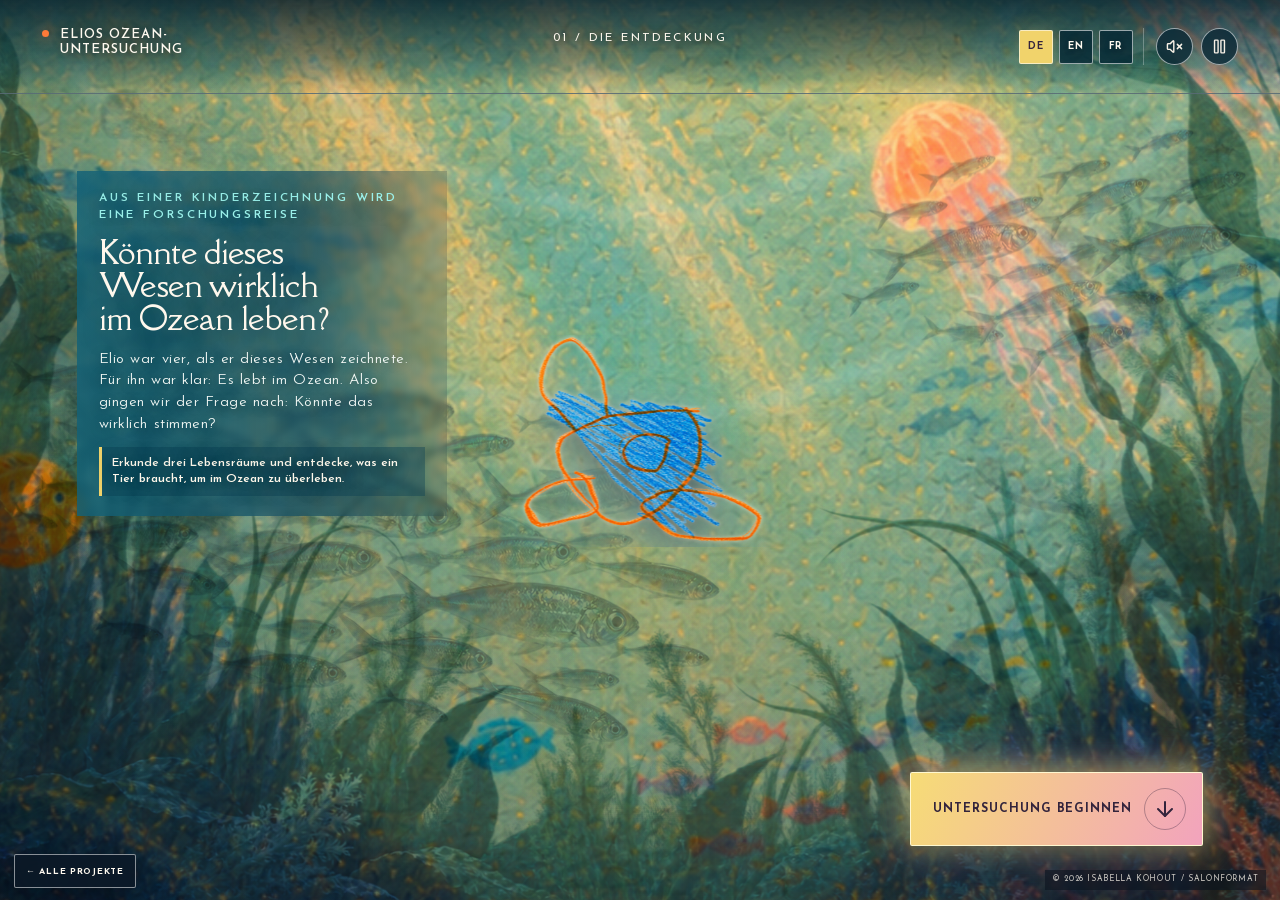
==== commit e78c0372: "Publish smoother creature motion and pastel ocean palette" ====
--- a/de/index.html
+++ b/de/index.html
@@ -1,4 +1,4 @@
-<!DOCTYPE html><html lang="en"><head><meta charSet="utf-8"/><meta name="viewport" content="width=device-width, initial-scale=1"/><link rel="stylesheet" href="/_next/static/css/index.og6SyIz_.css" data-rsc-css-href="/_next/static/css/index.og6SyIz_.css" data-precedence="vite-rsc/importer-resources"/><link rel="modulepreload" fetchPriority="low" href="/_next/static/chunks/index-MC_VKlO_.js"/><script src="/_next/static/chunks/rolldown-runtime-C60lm6uB.js" type="module" async=""></script><script src="/_next/static/chunks/framework-D_rUT4EX.js" type="module" async=""></script><link rel="modulepreload" href="/_next/static/chunks/layout-segment-context-BbwlB3qD.js" crossorigin=""/><link rel="modulepreload" href="/_next/static/chunks/page-C7jMIHAP.js" crossorigin=""/><link rel="modulepreload" href="/_next/static/chunks/page-B0gMowXp.js" crossorigin=""/><title>Could This Creature Live in the Ocean?</title><meta name="description" content="Elio was four when he drew this creature. He was certain it lived in the ocean. So we decided to investigate."/><script>Object.assign(((self[Symbol.for("vinext.navigationRuntime")]??={bootstrap:{routeManifest:null},functions:{}}).bootstrap.rsc??={rsc:[]}),{params:{},nav:{"pathname":"/de","searchParams":[]}})</script><link rel="modulepreload" href="/_next/static/chunks/index-MC_VKlO_.js" />
+<!DOCTYPE html><html lang="en"><head><meta charSet="utf-8"/><meta name="viewport" content="width=device-width, initial-scale=1"/><link rel="stylesheet" href="/_next/static/css/index.BA0nnyvN.css" data-rsc-css-href="/_next/static/css/index.BA0nnyvN.css" data-precedence="vite-rsc/importer-resources"/><link rel="modulepreload" fetchPriority="low" href="/_next/static/chunks/index-C7QYvM1o.js"/><script src="/_next/static/chunks/rolldown-runtime-C60lm6uB.js" type="module" async=""></script><script src="/_next/static/chunks/framework-D_rUT4EX.js" type="module" async=""></script><link rel="modulepreload" href="/_next/static/chunks/layout-segment-context-BAGACClY.js" crossorigin=""/><link rel="modulepreload" href="/_next/static/chunks/page-BqOJ9Rxl.js" crossorigin=""/><link rel="modulepreload" href="/_next/static/chunks/page-BdeiOYpZ.js" crossorigin=""/><title>Could This Creature Live in the Ocean?</title><meta name="description" content="Elio was four when he drew this creature. He was certain it lived in the ocean. So we decided to investigate."/><script>Object.assign(((self[Symbol.for("vinext.navigationRuntime")]??={bootstrap:{routeManifest:null},functions:{}}).bootstrap.rsc??={rsc:[]}),{params:{},nav:{"pathname":"/de","searchParams":[]}})</script><link rel="modulepreload" href="/_next/static/chunks/index-C7QYvM1o.js" />
 <link rel="preload" href="/_next/static/_vinext_fonts/josefin-sans-0353fac798a2/josefin-sans-24e312f2.woff2" as="font" type="font/woff2" crossorigin />
 <link rel="preload" href="/_next/static/_vinext_fonts/della-respira-7c8670de87cb/della-respira-858b4288.woff2" as="font" type="font/woff2" crossorigin />
 <style data-vinext-fonts>/* vietnamese */
@@ -65,4 +65,4 @@
 
 .__variable_della_respira_10ckjmp { --font-della: 'Della Respira', 'Della Respira Fallback'; }
 </style>
-</head><body class="__variable_josefin_sans_0m8793e __variable_della_respira_10ckjmp antialiased"><main class="experience "><p class="copyright-mark">© 2026 Isabella Kohout / Salonformat</p><a class="portfolio-return" href="https://salonformat.com/">← <!-- -->Alle Projekte</a><section class="ocean-stage" aria-labelledby="hero-title"><div class="collage-layer collage-surface" aria-hidden="true"></div><div class="ocean-image" aria-hidden="true" style="transform:scale(1.08) translate3d(0px, 0px, 0);filter:brightness(1) saturate(1)"></div><div class="water-light" aria-hidden="true" style="opacity:0.52"></div><div class="deep-haze" aria-hidden="true"></div><img class="fauna-layer" src="/fauna-background.png" alt="" aria-hidden="true" style="transform:translate3d(0px,0px,0) scale(1.04)"/><img class="fish-layer " src="/fish-midground.png" alt="" aria-hidden="true" style="transform:translate3d(0px,0px,0) scale(1)"/><img class="flora-layer" src="/flora-foreground.png" alt="" aria-hidden="true" style="transform:translate3d(0px,0px,0) scale(1.07)"/><div class="particles" aria-hidden="true"><i style="left:11%;width:2px;height:2px;animation-delay:0s;animation-duration:9s"></i><i style="left:48%;width:3.4px;height:3.4px;animation-delay:-1.7s;animation-duration:10.55s"></i><i style="left:85%;width:4.8px;height:4.8px;animation-delay:-3.4s;animation-duration:12.1s"></i><i style="left:22%;width:6.199999999999999px;height:6.199999999999999px;animation-delay:-5.1s;animation-duration:13.65s"></i><i style="left:59%;width:7.6px;height:7.6px;animation-delay:-6.8s;animation-duration:15.2s"></i><i style="left:96%;width:2px;height:2px;animation-delay:-8.5s;animation-duration:16.75s"></i><i style="left:33%;width:3.4px;height:3.4px;animation-delay:-10.2s;animation-duration:18.3s"></i><i style="left:70%;width:4.8px;height:4.8px;animation-delay:-11.9s;animation-duration:9s"></i><i style="left:7%;width:6.199999999999999px;height:6.199999999999999px;animation-delay:-13.6s;animation-duration:10.55s"></i><i style="left:44%;width:7.6px;height:7.6px;animation-delay:-1.299999999999999s;animation-duration:12.1s"></i><i style="left:81%;width:2px;height:2px;animation-delay:-3s;animation-duration:13.65s"></i><i style="left:18%;width:3.4px;height:3.4px;animation-delay:-4.699999999999999s;animation-duration:15.2s"></i><i style="left:55%;width:4.8px;height:4.8px;animation-delay:-6.399999999999999s;animation-duration:16.75s"></i><i style="left:92%;width:6.199999999999999px;height:6.199999999999999px;animation-delay:-8.099999999999998s;animation-duration:18.3s"></i><i style="left:29%;width:7.6px;height:7.6px;animation-delay:-9.8s;animation-duration:9s"></i><i style="left:66%;width:2px;height:2px;animation-delay:-11.5s;animation-duration:10.55s"></i><i style="left:3%;width:3.4px;height:3.4px;animation-delay:-13.2s;animation-duration:12.1s"></i><i style="left:40%;width:4.8px;height:4.8px;animation-delay:-0.8999999999999986s;animation-duration:13.65s"></i><i style="left:77%;width:6.199999999999999px;height:6.199999999999999px;animation-delay:-2.599999999999998s;animation-duration:15.2s"></i><i style="left:14%;width:7.6px;height:7.6px;animation-delay:-4.299999999999997s;animation-duration:16.75s"></i><i style="left:51%;width:2px;height:2px;animation-delay:-6s;animation-duration:18.3s"></i><i style="left:88%;width:3.4px;height:3.4px;animation-delay:-7.699999999999996s;animation-duration:9s"></i><i style="left:25%;width:4.8px;height:4.8px;animation-delay:-9.399999999999999s;animation-duration:10.55s"></i><i style="left:62%;width:6.199999999999999px;height:6.199999999999999px;animation-delay:-11.100000000000001s;animation-duration:12.1s"></i><i style="left:99%;width:7.6px;height:7.6px;animation-delay:-12.799999999999997s;animation-duration:13.65s"></i><i style="left:36%;width:2px;height:2px;animation-delay:-0.5s;animation-duration:15.2s"></i><i style="left:73%;width:3.4px;height:3.4px;animation-delay:-2.1999999999999957s;animation-duration:16.75s"></i><i style="left:10%;width:4.8px;height:4.8px;animation-delay:-3.8999999999999986s;animation-duration:18.3s"></i><i style="left:47%;width:6.199999999999999px;height:6.199999999999999px;animation-delay:-5.600000000000001s;animation-duration:9s"></i><i style="left:84%;width:7.6px;height:7.6px;animation-delay:-7.299999999999997s;animation-duration:10.55s"></i><i style="left:21%;width:2px;height:2px;animation-delay:-9s;animation-duration:12.1s"></i><i style="left:58%;width:3.4px;height:3.4px;animation-delay:-10.699999999999996s;animation-duration:13.65s"></i><i style="left:95%;width:4.8px;height:4.8px;animation-delay:-12.399999999999999s;animation-duration:15.2s"></i><i style="left:32%;width:6.199999999999999px;height:6.199999999999999px;animation-delay:-0.10000000000000142s;animation-duration:16.75s"></i><i style="left:69%;width:7.6px;height:7.6px;animation-delay:-1.7999999999999972s;animation-duration:18.3s"></i><i style="left:6%;width:2px;height:2px;animation-delay:-3.5s;animation-duration:9s"></i><i style="left:43%;width:3.4px;height:3.4px;animation-delay:-5.199999999999996s;animation-duration:10.55s"></i><i style="left:80%;width:4.8px;height:4.8px;animation-delay:-6.899999999999999s;animation-duration:12.1s"></i><i style="left:17%;width:6.199999999999999px;height:6.199999999999999px;animation-delay:-8.599999999999994s;animation-duration:13.65s"></i><i style="left:54%;width:7.6px;height:7.6px;animation-delay:-10.299999999999997s;animation-duration:15.2s"></i><i style="left:91%;width:2px;height:2px;animation-delay:-12s;animation-duration:16.75s"></i><i style="left:28%;width:3.4px;height:3.4px;animation-delay:-13.700000000000003s;animation-duration:18.3s"></i><i style="left:65%;width:4.8px;height:4.8px;animation-delay:-1.3999999999999915s;animation-duration:9s"></i><i style="left:2%;width:6.199999999999999px;height:6.199999999999999px;animation-delay:-3.0999999999999943s;animation-duration:10.55s"></i><i style="left:39%;width:7.6px;height:7.6px;animation-delay:-4.799999999999997s;animation-duration:12.1s"></i><i style="left:76%;width:2px;height:2px;animation-delay:-6.5s;animation-duration:13.65s"></i></div><header class="site-header"><a class="wordmark" href="#beginning" aria-label="Elios Ozean-Untersuchung — Anfang"><span class="wordmark-dot"></span><span>Elios Ozean-<br/>Untersuchung</span></a><p class="chapter">01 / <!-- -->Die Entdeckung</p><div class="controls" aria-label="Steuerung"><nav class="language-switcher" aria-label="Language / Sprache / Langue"><a class="active" href="/de" aria-current="page">DE</a><a class="" href="/en">EN</a><a class="" href="/fr">FR</a></nav><button type="button" aria-label="Klang einschalten"><svg xmlns="http://www.w3.org/2000/svg" width="17" height="17" viewBox="0 0 24 24" fill="none" stroke="currentColor" stroke-width="2" stroke-linecap="round" stroke-linejoin="round" class="lucide lucide-volume-x" aria-hidden="true"><path d="M11 4.702a.705.705 0 0 0-1.203-.498L6.413 7.587A1.4 1.4 0 0 1 5.416 8H3a1 1 0 0 0-1 1v6a1 1 0 0 0 1 1h2.416a1.4 1.4 0 0 1 .997.413l3.383 3.384A.705.705 0 0 0 11 19.298z"></path><line x1="22" x2="16" y1="9" y2="15"></line><line x1="16" x2="22" y1="9" y2="15"></line></svg></button><button type="button" aria-label="Animation pausieren"><svg xmlns="http://www.w3.org/2000/svg" width="17" height="17" viewBox="0 0 24 24" fill="none" stroke="currentColor" stroke-width="2" stroke-linecap="round" stroke-linejoin="round" class="lucide lucide-pause" aria-hidden="true"><rect x="14" y="3" width="5" height="18" rx="1"></rect><rect x="5" y="3" width="5" height="18" rx="1"></rect></svg></button></div></header><div id="beginning" class="hero-copy"><p class="eyebrow">Aus einer Kinderzeichnung wird eine Forschungsreise</p><h1 id="hero-title">Könnte dieses Wesen wirklich<br/>im Ozean leben?</h1><p class="lead">Elio war vier, als er dieses Wesen zeichnete. Für ihn war klar: Es lebt im Ozean. Also gingen wir der Frage nach: Könnte das wirklich stimmen?</p><p class="journey-orientation">Erkunde drei Lebensräume und entdecke, was ein Tier braucht, um im Ozean zu überleben.</p></div><button class="descend" type="button"><span>Untersuchung beginnen</span><svg xmlns="http://www.w3.org/2000/svg" width="18" height="18" viewBox="0 0 24 24" fill="none" stroke="currentColor" stroke-width="2" stroke-linecap="round" stroke-linejoin="round" class="lucide lucide-arrow-down" aria-hidden="true"><path d="M12 5v14"></path><path d="m19 12-7 7-7-7"></path></svg></button></section><div class="creature-guide   " style="left:50%;top:49%;transform:translate(-50%,-50%) scale(1) rotate(0deg)"><div class="creature-glow" style="opacity:0.35" aria-hidden="true"></div><img class="creature" src="/elios-wesen.png" alt="Elio’s orange-and-blue drawing of an imaginary creature" draggable="false"/><div class="creature-signals" aria-hidden="true"><i></i><i></i><i></i></div></div></main><script type="module" src="/_next/static/chunks/index-MC_VKlO_.js" id="_R_" async=""></script><script>((self[Symbol.for("vinext.navigationRuntime")]??={bootstrap:{routeManifest:null},functions:{}}).bootstrap.rsc??={rsc:[]}).rsc.push("2:I[\"8c0f216c4604\",[],\"Children\",1]\n")</script><script>((self[Symbol.for("vinext.navigationRuntime")]??={bootstrap:{routeManifest:null},functions:{}}).bootstrap.rsc??={rsc:[]}).rsc.push("3:I[\"593f344dc510\",[],\"GlobalErrorBoundary\",1]\n")</script><script>((self[Symbol.for("vinext.navigationRuntime")]??={bootstrap:{routeManifest:null},functions:{}}).bootstrap.rsc??={rsc:[]}).rsc.push("4:I[\"0b874ad30386\",[],\"default\",1]\n")</script><script>((self[Symbol.for("vinext.navigationRuntime")]??={bootstrap:{routeManifest:null},functions:{}}).bootstrap.rsc??={rsc:[]}).rsc.push("5:I[\"593f344dc510\",[],\"ErrorBoundary\",1]\n")</script><script>((self[Symbol.for("vinext.navigationRuntime")]??={bootstrap:{routeManifest:null},functions:{}}).bootstrap.rsc??={rsc:[]}).rsc.push("6:I[\"15c18cfaeeff\",[],\"LayoutSegmentProvider\",1]\n")</script><script>((self[Symbol.for("vinext.navigationRuntime")]??={bootstrap:{routeManifest:null},functions:{}}).bootstrap.rsc??={rsc:[]}).rsc.push("7:I[\"8c0f216c4604\",[],\"Slot\",1]\n")</script><script>((self[Symbol.for("vinext.navigationRuntime")]??={bootstrap:{routeManifest:null},functions:{}}).bootstrap.rsc??={rsc:[]}).rsc.push("8:I[\"593f344dc510\",[],\"NotFoundBoundary\",1]\n")</script><script>((self[Symbol.for("vinext.navigationRuntime")]??={bootstrap:{routeManifest:null},functions:{}}).bootstrap.rsc??={rsc:[]}).rsc.push("9:I[\"9276801271d6\",[],\"AppRouterScrollTarget\",1]\n")</script><script>((self[Symbol.for("vinext.navigationRuntime")]??={bootstrap:{routeManifest:null},functions:{}}).bootstrap.rsc??={rsc:[]}).rsc.push("a:I[\"593f344dc510\",[],\"RedirectBoundary\",1]\n")</script><script>((self[Symbol.for("vinext.navigationRuntime")]??={bootstrap:{routeManifest:null},functions:{}}).bootstrap.rsc??={rsc:[]}).rsc.push(":HL[\"/_next/static/css/index.og6SyIz_.css\",\"style\"     ]\n")</script><script>((self[Symbol.for("vinext.navigationRuntime")]??={bootstrap:{routeManifest:null},functions:{}}).bootstrap.rsc??={rsc:[]}).rsc.push("0:{\"page:/de\":\"$L1\",\"layout:/\":[[[\"$\",\"link\",\"css:/_next/static/css/index.og6SyIz_.css\",{\"rel\":\"stylesheet\",\"precedence\":\"vite-rsc/importer-resources\",\"href\":\"/_next/static/css/index.og6SyIz_.css\",\"data-rsc-css-href\":\"/_next/static/css/index.og6SyIz_.css\"}],\"$undefined\"],[\"$\",\"html\",null,{\"lang\":\"en\",\"children\":[\"$\",\"body\",null,{\"className\":\"__variable_josefin_sans_0m8793e __variable_della_respira_10ckjmp antialiased\",\"children\":[\"$\",\"$L2\",null,{}]}]}]],\"route:/de\":[[[\"$\",\"meta\",null,{\"charSet\":\"utf-8\"}],[[\"$\",\"title\",\"0\",{\"children\":\"Could This Creature Live in the Ocean?\"}],[\"$\",\"meta\",\"1\",{\"name\":\"description\",\"content\":\"Elio was four when he drew this creature. He was certain it lived in the ocean. So we decided to investigate.\"}]],[[\"$\",\"meta\",\"0\",{\"name\":\"viewport\",\"content\":\"width=device-width, initial-scale=1\"}]]],[\"$\",\"$L3\",null,{\"fallback\":\"$4\",\"children\":[\"$\",\"$L5\",null,{\"fallback\":\"$4\",\"children\":[\"$\",\"$L6\",null,{\"providerId\":\"layout:/\",\"segmentMap\":{\"children\":[\"de\"]},\"children\":[\"$\",\"$L7\",null,{\"id\":\"layout:/\",\"parallelSlots\":\"$undefined\",\"children\":[\"$\",\"$L8\",null,{\"resetKey\":\"de\",\"fallback\":[[\"$\",\"title\",null,{\"children\":\"404: This page could not be found.\"}],[\"$\",\"div\",null,{\"style\":{\"fontFamily\":\"system-ui,\\\"Segoe UI\\\",Roboto,Helvetica,Arial,sans-serif,\\\"Apple Color Emoji\\\",\\\"Segoe UI Emoji\\\"\",\"height\":\"100vh\",\"textAlign\":\"center\",\"display\":\"flex\",\"flexDirection\":\"column\",\"alignItems\":\"center\",\"justifyContent\":\"center\"},\"children\":[\"$\",\"div\",null,{\"children\":[[\"$\",\"style\",null,{\"dangerouslySetInnerHTML\":{\"__html\":\"body{color:#000;background:#fff;margin:0}.next-error-h1{border-right:1px solid rgba(0,0,0,.3)}@media (prefers-color-scheme:dark){body{color:#fff;background:#000}.next-error-h1{border-right:1px solid rgba(255,255,255,.3)}}\"}}],[\"$\",\"h1\",null,{\"className\":\"next-error-h1\",\"style\":{\"display\":\"inline-block\",\"margin\":\"0 20px 0 0\",\"padding\":\"0 23px 0 0\",\"fontSize\":24,\"fontWeight\":500,\"verticalAlign\":\"top\",\"lineHeight\":\"49px\"},\"children\":404}],[\"$\",\"div\",null,{\"style\":{\"display\":\"inline-block\"},\"children\":[\"$\",\"h2\",null,{\"style\":{\"fontSize\":14,\"fontWeight\":400,\"lineHeight\":\"49px\",\"margin\":0},\"children\":\"This page could not be found.\"}]}]]}]}]],\"children\":[\"$\",\"$L9\",null,{\"children\":[\"$\",\"$La\",null,{\"children\":[[\"$\",\"$L6\",null,{\"providerId\":\"page:/de\",\"segmentMap\":{\"children\":[\"__PAGE__\"]},\"children\":[\"$\",\"$L7\",null,{\"id\":\"page:/de\"}]}],null]}]}]}]}]}]}]}],null,null],\"__route\":\"route:/de\",\"__interceptionContext\":null,\"__layoutIds\":[\"layout:/\"],\"__rootLayout\":\"/\",\"__bfcacheSegmentIdentities\":{\"layout:/\":\"[\\\"layout\\\",\\\"layout:/\\\",\\\"root-boundary:/\\\",\\\"\\\"]\",\"page:/de\":\"[\\\"page\\\",\\\"page:/de\\\",\\\"root-boundary:/\\\",\\\"[\\\\\\\"de\\\\\\\"]\\\"]\"},\"__srcPage\":[\"de\",\"page\"],\"__layoutFlags\":{\"layout:/\":\"s\"},\"__artifactCompatibility\":{\"schemaVersion\":1,\"graphVersion\":\"app-route-graph:91799980bfa0692c\",\"deploymentVersion\":\"69939f76-0f04-448b-8fc1-fac6211a9ce9\",\"appElementsSchemaVersion\":1,\"rscPayloadSchemaVersion\":1,\"rootBoundaryId\":\"/\",\"renderEpoch\":null},\"__dynamicStaleTime\":0}\n")</script><script>((self[Symbol.for("vinext.navigationRuntime")]??={bootstrap:{routeManifest:null},functions:{}}).bootstrap.rsc??={rsc:[]}).rsc.push("b:I[\"c380fe236ba7\",[],\"default\",1]\n")</script><script>((self[Symbol.for("vinext.navigationRuntime")]??={bootstrap:{routeManifest:null},functions:{}}).bootstrap.rsc??={rsc:[]}).rsc.push("1:[\"$\",\"$Lb\",null,{\"params\":\"$@c\",\"searchParams\":\"$@d\"}]\n")</script><script>((self[Symbol.for("vinext.navigationRuntime")]??={bootstrap:{routeManifest:null},functions:{}}).bootstrap.rsc??={rsc:[]}).rsc.push("c:{}\n")</script><script>((self[Symbol.for("vinext.navigationRuntime")]??={bootstrap:{routeManifest:null},functions:{}}).bootstrap.rsc??={rsc:[]}).rsc.push("d:{}\n")</script><script>Object.assign(((self[Symbol.for("vinext.navigationRuntime")]??={bootstrap:{routeManifest:null},functions:{}}).bootstrap.rsc??={rsc:[]}),{"initialCacheKind":"dynamic","dynamicStaleTimeSeconds":0});((self[Symbol.for("vinext.navigationRuntime")]??={bootstrap:{routeManifest:null},functions:{}}).bootstrap.rsc??={rsc:[]}).done=true</script></body></html>+</head><body class="__variable_josefin_sans_0m8793e __variable_della_respira_10ckjmp antialiased"><main class="experience "><p class="copyright-mark">© 2026 Isabella Kohout / Salonformat</p><a class="portfolio-return" href="https://salonformat.com/">← <!-- -->Alle Projekte</a><section class="ocean-stage" aria-labelledby="hero-title"><div class="collage-layer collage-surface" aria-hidden="true"></div><div class="ocean-image" aria-hidden="true" style="transform:scale(1.08) translate3d(0px, 0px, 0);filter:brightness(1) saturate(1)"></div><div class="water-light" aria-hidden="true" style="opacity:0.52"></div><div class="deep-haze" aria-hidden="true"></div><img class="fauna-layer" src="/fauna-background.png" alt="" aria-hidden="true" style="transform:translate3d(0px,0px,0) scale(1.04)"/><img class="fish-layer " src="/fish-midground.png" alt="" aria-hidden="true" style="transform:translate3d(0px,0px,0) scale(1)"/><img class="flora-layer" src="/flora-foreground.png" alt="" aria-hidden="true" style="transform:translate3d(0px,0px,0) scale(1.07)"/><div class="particles" aria-hidden="true"><i style="left:11%;width:2px;height:2px;animation-delay:0s;animation-duration:9s"></i><i style="left:48%;width:3.4px;height:3.4px;animation-delay:-1.7s;animation-duration:10.55s"></i><i style="left:85%;width:4.8px;height:4.8px;animation-delay:-3.4s;animation-duration:12.1s"></i><i style="left:22%;width:6.199999999999999px;height:6.199999999999999px;animation-delay:-5.1s;animation-duration:13.65s"></i><i style="left:59%;width:7.6px;height:7.6px;animation-delay:-6.8s;animation-duration:15.2s"></i><i style="left:96%;width:2px;height:2px;animation-delay:-8.5s;animation-duration:16.75s"></i><i style="left:33%;width:3.4px;height:3.4px;animation-delay:-10.2s;animation-duration:18.3s"></i><i style="left:70%;width:4.8px;height:4.8px;animation-delay:-11.9s;animation-duration:9s"></i><i style="left:7%;width:6.199999999999999px;height:6.199999999999999px;animation-delay:-13.6s;animation-duration:10.55s"></i><i style="left:44%;width:7.6px;height:7.6px;animation-delay:-1.299999999999999s;animation-duration:12.1s"></i><i style="left:81%;width:2px;height:2px;animation-delay:-3s;animation-duration:13.65s"></i><i style="left:18%;width:3.4px;height:3.4px;animation-delay:-4.699999999999999s;animation-duration:15.2s"></i><i style="left:55%;width:4.8px;height:4.8px;animation-delay:-6.399999999999999s;animation-duration:16.75s"></i><i style="left:92%;width:6.199999999999999px;height:6.199999999999999px;animation-delay:-8.099999999999998s;animation-duration:18.3s"></i><i style="left:29%;width:7.6px;height:7.6px;animation-delay:-9.8s;animation-duration:9s"></i><i style="left:66%;width:2px;height:2px;animation-delay:-11.5s;animation-duration:10.55s"></i><i style="left:3%;width:3.4px;height:3.4px;animation-delay:-13.2s;animation-duration:12.1s"></i><i style="left:40%;width:4.8px;height:4.8px;animation-delay:-0.8999999999999986s;animation-duration:13.65s"></i><i style="left:77%;width:6.199999999999999px;height:6.199999999999999px;animation-delay:-2.599999999999998s;animation-duration:15.2s"></i><i style="left:14%;width:7.6px;height:7.6px;animation-delay:-4.299999999999997s;animation-duration:16.75s"></i><i style="left:51%;width:2px;height:2px;animation-delay:-6s;animation-duration:18.3s"></i><i style="left:88%;width:3.4px;height:3.4px;animation-delay:-7.699999999999996s;animation-duration:9s"></i><i style="left:25%;width:4.8px;height:4.8px;animation-delay:-9.399999999999999s;animation-duration:10.55s"></i><i style="left:62%;width:6.199999999999999px;height:6.199999999999999px;animation-delay:-11.100000000000001s;animation-duration:12.1s"></i><i style="left:99%;width:7.6px;height:7.6px;animation-delay:-12.799999999999997s;animation-duration:13.65s"></i><i style="left:36%;width:2px;height:2px;animation-delay:-0.5s;animation-duration:15.2s"></i><i style="left:73%;width:3.4px;height:3.4px;animation-delay:-2.1999999999999957s;animation-duration:16.75s"></i><i style="left:10%;width:4.8px;height:4.8px;animation-delay:-3.8999999999999986s;animation-duration:18.3s"></i><i style="left:47%;width:6.199999999999999px;height:6.199999999999999px;animation-delay:-5.600000000000001s;animation-duration:9s"></i><i style="left:84%;width:7.6px;height:7.6px;animation-delay:-7.299999999999997s;animation-duration:10.55s"></i><i style="left:21%;width:2px;height:2px;animation-delay:-9s;animation-duration:12.1s"></i><i style="left:58%;width:3.4px;height:3.4px;animation-delay:-10.699999999999996s;animation-duration:13.65s"></i><i style="left:95%;width:4.8px;height:4.8px;animation-delay:-12.399999999999999s;animation-duration:15.2s"></i><i style="left:32%;width:6.199999999999999px;height:6.199999999999999px;animation-delay:-0.10000000000000142s;animation-duration:16.75s"></i><i style="left:69%;width:7.6px;height:7.6px;animation-delay:-1.7999999999999972s;animation-duration:18.3s"></i><i style="left:6%;width:2px;height:2px;animation-delay:-3.5s;animation-duration:9s"></i><i style="left:43%;width:3.4px;height:3.4px;animation-delay:-5.199999999999996s;animation-duration:10.55s"></i><i style="left:80%;width:4.8px;height:4.8px;animation-delay:-6.899999999999999s;animation-duration:12.1s"></i><i style="left:17%;width:6.199999999999999px;height:6.199999999999999px;animation-delay:-8.599999999999994s;animation-duration:13.65s"></i><i style="left:54%;width:7.6px;height:7.6px;animation-delay:-10.299999999999997s;animation-duration:15.2s"></i><i style="left:91%;width:2px;height:2px;animation-delay:-12s;animation-duration:16.75s"></i><i style="left:28%;width:3.4px;height:3.4px;animation-delay:-13.700000000000003s;animation-duration:18.3s"></i><i style="left:65%;width:4.8px;height:4.8px;animation-delay:-1.3999999999999915s;animation-duration:9s"></i><i style="left:2%;width:6.199999999999999px;height:6.199999999999999px;animation-delay:-3.0999999999999943s;animation-duration:10.55s"></i><i style="left:39%;width:7.6px;height:7.6px;animation-delay:-4.799999999999997s;animation-duration:12.1s"></i><i style="left:76%;width:2px;height:2px;animation-delay:-6.5s;animation-duration:13.65s"></i></div><header class="site-header"><a class="wordmark" href="#beginning" aria-label="Elios Ozean-Untersuchung — Anfang"><span class="wordmark-dot"></span><span>Elios Ozean-<br/>Untersuchung</span></a><p class="chapter">01 / <!-- -->Die Entdeckung</p><div class="controls" aria-label="Steuerung"><nav class="language-switcher" aria-label="Language / Sprache / Langue"><a class="active" href="/de" aria-current="page">DE</a><a class="" href="/en">EN</a><a class="" href="/fr">FR</a></nav><button type="button" aria-label="Klang einschalten"><svg xmlns="http://www.w3.org/2000/svg" width="17" height="17" viewBox="0 0 24 24" fill="none" stroke="currentColor" stroke-width="2" stroke-linecap="round" stroke-linejoin="round" class="lucide lucide-volume-x" aria-hidden="true"><path d="M11 4.702a.705.705 0 0 0-1.203-.498L6.413 7.587A1.4 1.4 0 0 1 5.416 8H3a1 1 0 0 0-1 1v6a1 1 0 0 0 1 1h2.416a1.4 1.4 0 0 1 .997.413l3.383 3.384A.705.705 0 0 0 11 19.298z"></path><line x1="22" x2="16" y1="9" y2="15"></line><line x1="16" x2="22" y1="9" y2="15"></line></svg></button><button type="button" aria-label="Animation pausieren"><svg xmlns="http://www.w3.org/2000/svg" width="17" height="17" viewBox="0 0 24 24" fill="none" stroke="currentColor" stroke-width="2" stroke-linecap="round" stroke-linejoin="round" class="lucide lucide-pause" aria-hidden="true"><rect x="14" y="3" width="5" height="18" rx="1"></rect><rect x="5" y="3" width="5" height="18" rx="1"></rect></svg></button></div></header><div id="beginning" class="hero-copy"><p class="eyebrow">Aus einer Kinderzeichnung wird eine Forschungsreise</p><h1 id="hero-title">Könnte dieses Wesen wirklich<br/>im Ozean leben?</h1><p class="lead">Elio war vier, als er dieses Wesen zeichnete. Für ihn war klar: Es lebt im Ozean. Also gingen wir der Frage nach: Könnte das wirklich stimmen?</p><p class="journey-orientation">Erkunde drei Lebensräume und entdecke, was ein Tier braucht, um im Ozean zu überleben.</p></div><button class="descend" type="button"><span>Untersuchung beginnen</span><svg xmlns="http://www.w3.org/2000/svg" width="18" height="18" viewBox="0 0 24 24" fill="none" stroke="currentColor" stroke-width="2" stroke-linecap="round" stroke-linejoin="round" class="lucide lucide-arrow-down" aria-hidden="true"><path d="M12 5v14"></path><path d="m19 12-7 7-7-7"></path></svg></button></section><div class="creature-guide   "><div class="creature-glow" style="opacity:0.35" aria-hidden="true"></div><img class="creature" src="/_next/static/media/elios-wesen.1a6a8361.png" alt="Elio’s orange-and-blue drawing of an imaginary creature" draggable="false"/><div class="creature-signals" aria-hidden="true"><i></i><i></i><i></i></div></div></main><script type="module" src="/_next/static/chunks/index-C7QYvM1o.js" id="_R_" async=""></script><script>((self[Symbol.for("vinext.navigationRuntime")]??={bootstrap:{routeManifest:null},functions:{}}).bootstrap.rsc??={rsc:[]}).rsc.push("2:I[\"8c0f216c4604\",[],\"Children\",1]\n")</script><script>((self[Symbol.for("vinext.navigationRuntime")]??={bootstrap:{routeManifest:null},functions:{}}).bootstrap.rsc??={rsc:[]}).rsc.push("3:I[\"593f344dc510\",[],\"GlobalErrorBoundary\",1]\n")</script><script>((self[Symbol.for("vinext.navigationRuntime")]??={bootstrap:{routeManifest:null},functions:{}}).bootstrap.rsc??={rsc:[]}).rsc.push("4:I[\"0b874ad30386\",[],\"default\",1]\n")</script><script>((self[Symbol.for("vinext.navigationRuntime")]??={bootstrap:{routeManifest:null},functions:{}}).bootstrap.rsc??={rsc:[]}).rsc.push("5:I[\"593f344dc510\",[],\"ErrorBoundary\",1]\n")</script><script>((self[Symbol.for("vinext.navigationRuntime")]??={bootstrap:{routeManifest:null},functions:{}}).bootstrap.rsc??={rsc:[]}).rsc.push("6:I[\"15c18cfaeeff\",[],\"LayoutSegmentProvider\",1]\n")</script><script>((self[Symbol.for("vinext.navigationRuntime")]??={bootstrap:{routeManifest:null},functions:{}}).bootstrap.rsc??={rsc:[]}).rsc.push("7:I[\"8c0f216c4604\",[],\"Slot\",1]\n")</script><script>((self[Symbol.for("vinext.navigationRuntime")]??={bootstrap:{routeManifest:null},functions:{}}).bootstrap.rsc??={rsc:[]}).rsc.push("8:I[\"593f344dc510\",[],\"NotFoundBoundary\",1]\n")</script><script>((self[Symbol.for("vinext.navigationRuntime")]??={bootstrap:{routeManifest:null},functions:{}}).bootstrap.rsc??={rsc:[]}).rsc.push("9:I[\"9276801271d6\",[],\"AppRouterScrollTarget\",1]\n")</script><script>((self[Symbol.for("vinext.navigationRuntime")]??={bootstrap:{routeManifest:null},functions:{}}).bootstrap.rsc??={rsc:[]}).rsc.push("a:I[\"593f344dc510\",[],\"RedirectBoundary\",1]\n")</script><script>((self[Symbol.for("vinext.navigationRuntime")]??={bootstrap:{routeManifest:null},functions:{}}).bootstrap.rsc??={rsc:[]}).rsc.push(":HL[\"/_next/static/css/index.BA0nnyvN.css\",\"style\"     ]\n")</script><script>((self[Symbol.for("vinext.navigationRuntime")]??={bootstrap:{routeManifest:null},functions:{}}).bootstrap.rsc??={rsc:[]}).rsc.push("0:{\"page:/de\":\"$L1\",\"layout:/\":[[[\"$\",\"link\",\"css:/_next/static/css/index.BA0nnyvN.css\",{\"rel\":\"stylesheet\",\"precedence\":\"vite-rsc/importer-resources\",\"href\":\"/_next/static/css/index.BA0nnyvN.css\",\"data-rsc-css-href\":\"/_next/static/css/index.BA0nnyvN.css\"}],\"$undefined\"],[\"$\",\"html\",null,{\"lang\":\"en\",\"children\":[\"$\",\"body\",null,{\"className\":\"__variable_josefin_sans_0m8793e __variable_della_respira_10ckjmp antialiased\",\"children\":[\"$\",\"$L2\",null,{}]}]}]],\"route:/de\":[[[\"$\",\"meta\",null,{\"charSet\":\"utf-8\"}],[[\"$\",\"title\",\"0\",{\"children\":\"Could This Creature Live in the Ocean?\"}],[\"$\",\"meta\",\"1\",{\"name\":\"description\",\"content\":\"Elio was four when he drew this creature. He was certain it lived in the ocean. So we decided to investigate.\"}]],[[\"$\",\"meta\",\"0\",{\"name\":\"viewport\",\"content\":\"width=device-width, initial-scale=1\"}]]],[\"$\",\"$L3\",null,{\"fallback\":\"$4\",\"children\":[\"$\",\"$L5\",null,{\"fallback\":\"$4\",\"children\":[\"$\",\"$L6\",null,{\"providerId\":\"layout:/\",\"segmentMap\":{\"children\":[\"de\"]},\"children\":[\"$\",\"$L7\",null,{\"id\":\"layout:/\",\"parallelSlots\":\"$undefined\",\"children\":[\"$\",\"$L8\",null,{\"resetKey\":\"de\",\"fallback\":[[\"$\",\"title\",null,{\"children\":\"404: This page could not be found.\"}],[\"$\",\"div\",null,{\"style\":{\"fontFamily\":\"system-ui,\\\"Segoe UI\\\",Roboto,Helvetica,Arial,sans-serif,\\\"Apple Color Emoji\\\",\\\"Segoe UI Emoji\\\"\",\"height\":\"100vh\",\"textAlign\":\"center\",\"display\":\"flex\",\"flexDirection\":\"column\",\"alignItems\":\"center\",\"justifyContent\":\"center\"},\"children\":[\"$\",\"div\",null,{\"children\":[[\"$\",\"style\",null,{\"dangerouslySetInnerHTML\":{\"__html\":\"body{color:#000;background:#fff;margin:0}.next-error-h1{border-right:1px solid rgba(0,0,0,.3)}@media (prefers-color-scheme:dark){body{color:#fff;background:#000}.next-error-h1{border-right:1px solid rgba(255,255,255,.3)}}\"}}],[\"$\",\"h1\",null,{\"className\":\"next-error-h1\",\"style\":{\"display\":\"inline-block\",\"margin\":\"0 20px 0 0\",\"padding\":\"0 23px 0 0\",\"fontSize\":24,\"fontWeight\":500,\"verticalAlign\":\"top\",\"lineHeight\":\"49px\"},\"children\":404}],[\"$\",\"div\",null,{\"style\":{\"display\":\"inline-block\"},\"children\":[\"$\",\"h2\",null,{\"style\":{\"fontSize\":14,\"fontWeight\":400,\"lineHeight\":\"49px\",\"margin\":0},\"children\":\"This page could not be found.\"}]}]]}]}]],\"children\":[\"$\",\"$L9\",null,{\"children\":[\"$\",\"$La\",null,{\"children\":[[\"$\",\"$L6\",null,{\"providerId\":\"page:/de\",\"segmentMap\":{\"children\":[\"__PAGE__\"]},\"children\":[\"$\",\"$L7\",null,{\"id\":\"page:/de\"}]}],null]}]}]}]}]}]}]}],null,null],\"__route\":\"route:/de\",\"__interceptionContext\":null,\"__layoutIds\":[\"layout:/\"],\"__rootLayout\":\"/\",\"__bfcacheSegmentIdentities\":{\"layout:/\":\"[\\\"layout\\\",\\\"layout:/\\\",\\\"root-boundary:/\\\",\\\"\\\"]\",\"page:/de\":\"[\\\"page\\\",\\\"page:/de\\\",\\\"root-boundary:/\\\",\\\"[\\\\\\\"de\\\\\\\"]\\\"]\"},\"__srcPage\":[\"de\",\"page\"],\"__layoutFlags\":{\"layout:/\":\"s\"},\"__artifactCompatibility\":{\"schemaVersion\":1,\"graphVersion\":\"app-route-graph:91799980bfa0692c\",\"deploymentVersion\":\"38542c37-26e6-46ff-80a9-ea237b19a421\",\"appElementsSchemaVersion\":1,\"rscPayloadSchemaVersion\":1,\"rootBoundaryId\":\"/\",\"renderEpoch\":null}}\n")</script><script>((self[Symbol.for("vinext.navigationRuntime")]??={bootstrap:{routeManifest:null},functions:{}}).bootstrap.rsc??={rsc:[]}).rsc.push("b:I[\"c380fe236ba7\",[],\"default\",1]\n")</script><script>((self[Symbol.for("vinext.navigationRuntime")]??={bootstrap:{routeManifest:null},functions:{}}).bootstrap.rsc??={rsc:[]}).rsc.push("1:[\"$\",\"$Lb\",null,{\"params\":\"$@c\",\"searchParams\":\"$@d\"}]\n")</script><script>((self[Symbol.for("vinext.navigationRuntime")]??={bootstrap:{routeManifest:null},functions:{}}).bootstrap.rsc??={rsc:[]}).rsc.push("c:{}\n")</script><script>((self[Symbol.for("vinext.navigationRuntime")]??={bootstrap:{routeManifest:null},functions:{}}).bootstrap.rsc??={rsc:[]}).rsc.push("d:{}\n")</script><script>Object.assign(((self[Symbol.for("vinext.navigationRuntime")]??={bootstrap:{routeManifest:null},functions:{}}).bootstrap.rsc??={rsc:[]}),{"initialCacheKind":"dynamic"});((self[Symbol.for("vinext.navigationRuntime")]??={bootstrap:{routeManifest:null},functions:{}}).bootstrap.rsc??={rsc:[]}).done=true</script></body></html>
